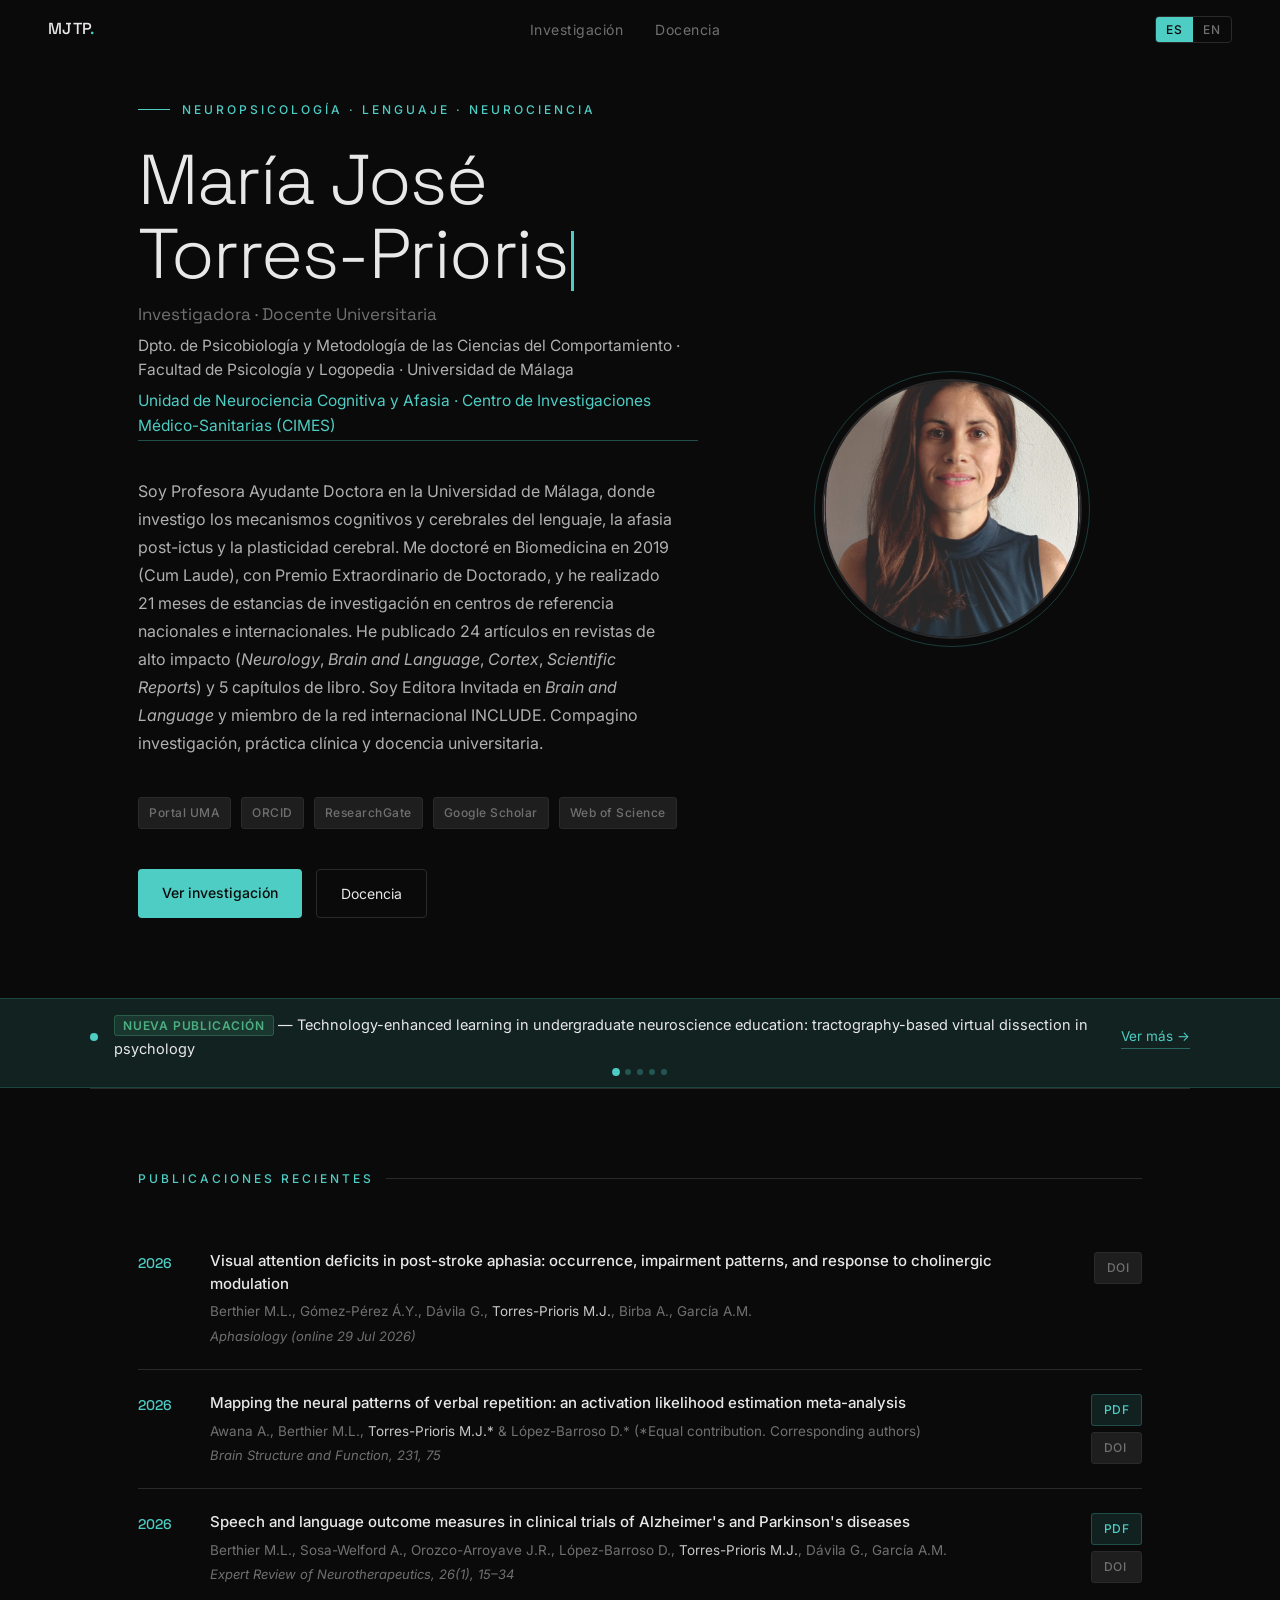
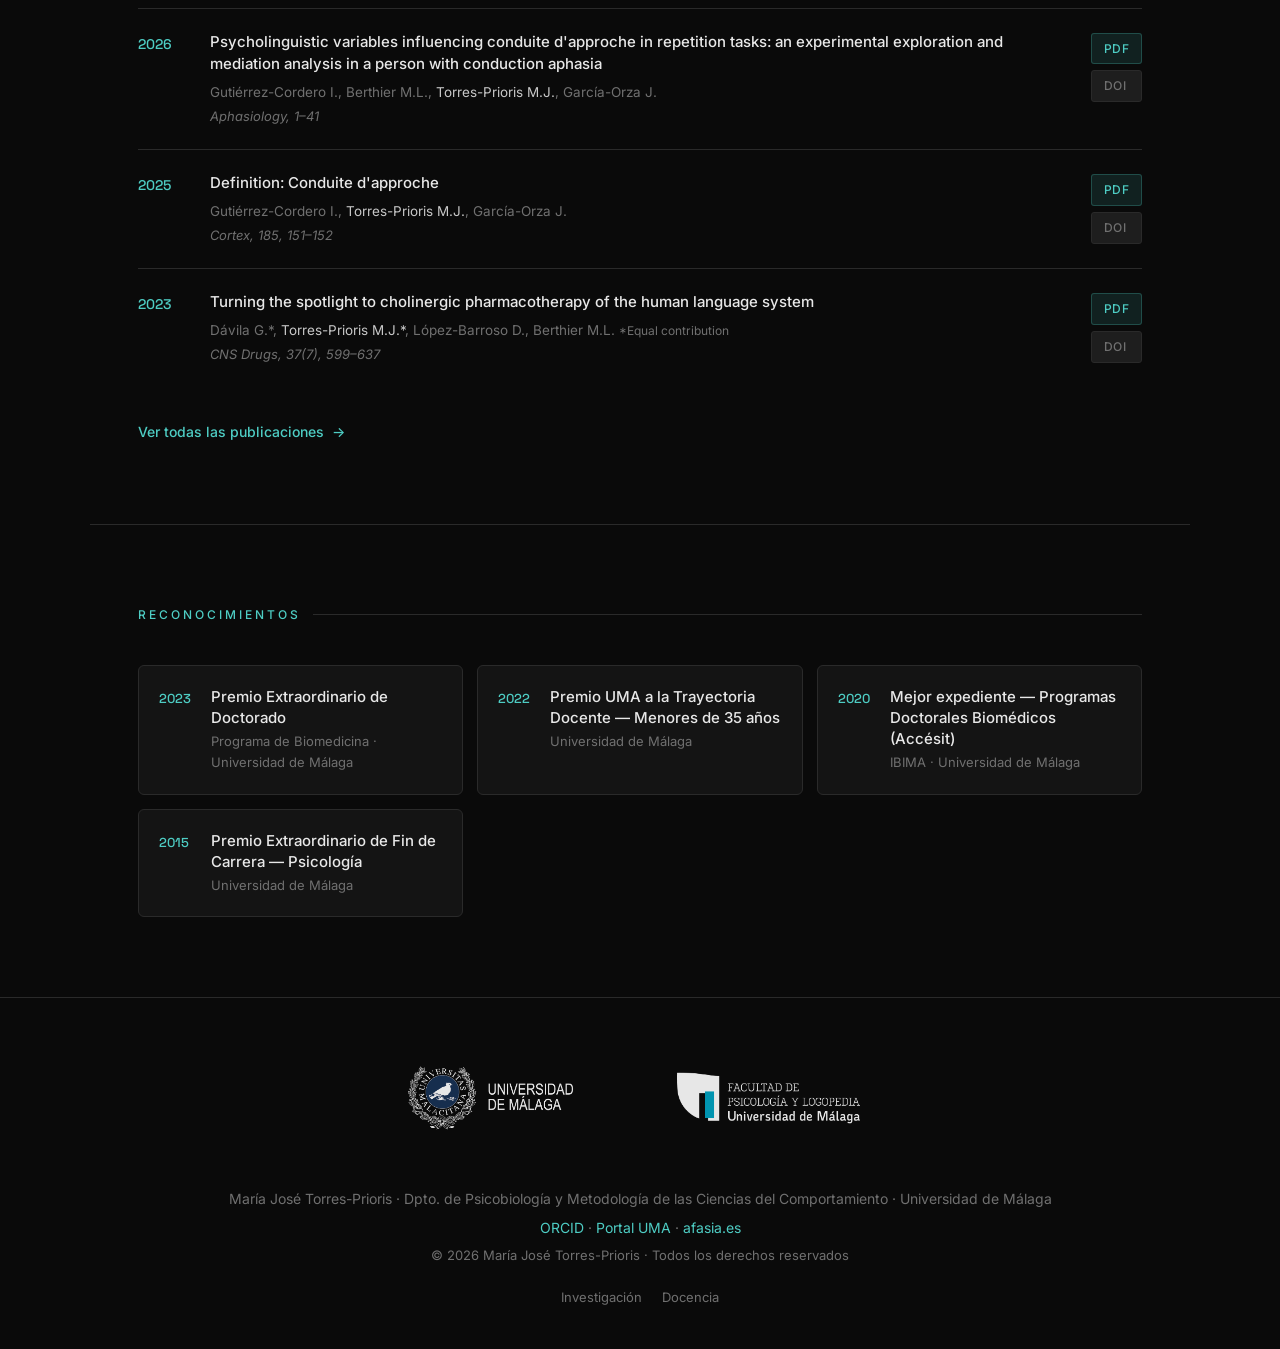
==== index.html @ f238614d "Tesis con datos reales, proyectos completos (incl. IP B3-2021_11 y contrato art. 83), SANP como pone" ====
<!DOCTYPE html>
<html lang="es">
<head>
<meta charset="UTF-8">
<link rel="icon" type="image/x-icon" href="favicon.ico">
<meta name="viewport" content="width=device-width, initial-scale=1.0">
<link rel="icon" type="image/x-icon" href="favicon.ico">
<title>María José Torres-Prioris · Neuropsychology & Language</title>
<link rel="preconnect" href="https://fonts.googleapis.com">
<link href="https://fonts.googleapis.com/css2?family=Space+Grotesk:wght@300;400;500;600&family=Inter:wght@300;400;500&display=swap" rel="stylesheet">
<style>
*, *::before, *::after { box-sizing: border-box; margin: 0; padding: 0; }

:root {
  --bg:       #0A0A0A;
  --surface:  #141414;
  --surface2: #1E1E1E;
  --border:   #2A2A2A;
  --text:     #E8E8E8;
  --muted:    #707070;
  --teal:     #4ECDC4;
  --teal-dim: rgba(78,205,196,0.12);
  --teal-mid: rgba(78,205,196,0.25);
}

html { scroll-behavior: smooth; }

body {
  font-family: 'Inter', sans-serif;
  background: var(--bg);
  color: var(--text);
  font-size: 16px;
  line-height: 1.65;
  -webkit-font-smoothing: antialiased;
}

/* ── NAV ── */
nav {
  position: fixed;
  top: 0; left: 0; right: 0;
  z-index: 100;
  display: flex;
  align-items: center;
  justify-content: space-between;
  padding: 0 48px;
  height: 60px;
  border-bottom: 1px solid transparent;
  transition: background .3s, border-color .3s;
}
nav.scrolled {
  background: rgba(10,10,10,.92);
  backdrop-filter: blur(12px);
  border-color: var(--border);
}
.nav-logo {
  font-family: 'Space Grotesk', sans-serif;
  font-size: 16px;
  font-weight: 500;
  color: var(--text);
  text-decoration: none;
  letter-spacing: 0.3px;
}
.nav-logo span { color: var(--teal); }
.nav-links {
  display: flex;
  align-items: center;
  gap: 32px;
  list-style: none;
}
.nav-links a {
  font-size: 14px;
  font-weight: 400;
  color: var(--muted);
  text-decoration: none;
  letter-spacing: 0.5px;
  transition: color .2s;
}
.nav-links a:hover { color: var(--text); }
.nav-links a.active { color: var(--teal); }
.lang-toggle {
  display: flex;
  border: 1px solid var(--border);
  border-radius: 4px;
  overflow: hidden;
}
.lang-btn {
  background: none;
  border: none;
  cursor: pointer;
  font-family: 'Inter', sans-serif;
  font-size: 12px;
  font-weight: 500;
  letter-spacing: 1px;
  padding: 5px 10px;
  color: var(--muted);
  transition: background .2s, color .2s;
}

/* ── HERO ── */
.hero {
  min-height: 100vh;
  display: grid;
  grid-template-columns: 1fr 380px;
  gap: 60px;
  align-items: center;
  max-width: 1100px;
  margin: 0 auto;
  padding: 100px 48px 80px;
}
.hero-eyebrow {
  font-size: 12px;
  letter-spacing: 3px;
  text-transform: uppercase;
  color: var(--teal);
  font-weight: 500;
  margin-bottom: 24px;
  display: flex;
  align-items: center;
  gap: 12px;
}
.hero-eyebrow::before { content: ''; width: 32px; height: 1px; background: var(--teal); }
h1 {
  font-family: 'Space Grotesk', sans-serif;
  font-size: clamp(42px, 5.5vw, 72px);
  font-weight: 300;
  line-height: 1.05;
  letter-spacing: -1.5px;
  color: var(--text);
  margin-bottom: 8px;
}
h1 .cursor {
  display: inline-block;
  width: 3px;
  height: 0.85em;
  background: var(--teal);
  margin-left: 4px;
  vertical-align: middle;
  animation: blink 1.1s step-end infinite;
}
@keyframes blink { 0%,100%{opacity:1} 50%{opacity:0} }
.hero-role {
  font-family: 'Space Grotesk', sans-serif;
  font-size: 17px;
  font-weight: 400;
  color: var(--muted);
  margin-bottom: 6px;
}
.hero-affil { font-size: 15.5px; line-height: 1.6; color: #B0B0B0; margin: 4px 0 36px; max-width: 560px; }
.hero-affil a { display: inline-block; margin-top: 6px; color: var(--teal); text-decoration: none; border-bottom: 1px solid rgba(78,205,196,.35); padding-bottom: 1px; transition: border-color .2s; }
.hero-affil a:hover { border-color: var(--teal); }
.hero-institution {
  font-size: 14px;
  color: var(--muted);
  margin-bottom: 40px;
  opacity: 0.7;
}
.hero-bio {
  font-size: 16px;
  line-height: 1.75;
  color: #B0B0B0;
  max-width: 540px;
  margin-bottom: 40px;
}
.hero-bio strong { color: var(--text); font-weight: 500; }
.hero-ids { display: flex; flex-wrap: wrap; gap: 10px; margin-bottom: 40px; }
.id-chip {
  font-size: 12px;
  font-weight: 500;
  letter-spacing: 0.5px;
  color: var(--muted);
  background: var(--surface2);
  border: 1px solid var(--border);
  border-radius: 3px;
  padding: 5px 10px;
  text-decoration: none;
  transition: color .2s, border-color .2s;
}
.id-chip:hover { color: var(--teal); border-color: var(--teal); }
.hero-ctas { display: flex; gap: 14px; flex-wrap: wrap; }
.btn-primary {
  font-family: 'Inter', sans-serif;
  font-size: 14px;
  font-weight: 500;
  padding: 12px 24px;
  background: var(--teal);
  color: #0A0A0A;
  border: none;
  border-radius: 4px;
  text-decoration: none;
  transition: opacity .2s, transform .15s;
}
.btn-primary:hover { opacity: .88; transform: translateY(-1px); }
.btn-ghost {
  font-family: 'Inter', sans-serif;
  font-size: 14px;
  padding: 12px 24px;
  background: none;
  color: var(--text);
  border: 1px solid var(--border);
  border-radius: 4px;
  text-decoration: none;
  transition: border-color .2s, color .2s;
}
.btn-ghost:hover { border-color: var(--teal); color: var(--teal); }
.hero-right { display: flex; flex-direction: column; align-items: center; gap: 28px; }
.hero-photo-wrap { position: relative; width: 260px; height: 260px; }
.hero-photo-wrap::before {
  content: '';
  position: absolute;
  inset: -8px;
  border-radius: 50%;
  border: 1px solid var(--teal-mid);
  animation: pulse-ring 3s ease-in-out infinite;
}
@keyframes pulse-ring {
  0%,100% { transform: scale(1); opacity: .5; }
  50% { transform: scale(1.04); opacity: 1; }
}
.hero-photo { width: 260px; height: 260px; border-radius: 50%; object-fit: cover; border: 2px solid var(--border); display: block; }
.hero-photo-placeholder {
  width: 260px; height: 260px; border-radius: 50%;
  background: var(--surface2); border: 2px solid var(--border);
  display: flex; align-items: center; justify-content: center;
  color: var(--muted); font-size: 14px;
}
.hero-stats {
  display: grid; grid-template-columns: repeat(3, 1fr);
  gap: 1px; background: var(--border);
  border: 1px solid var(--border); border-radius: 6px; overflow: hidden; width: 100%;
}
.hero-stat { background: var(--surface); padding: 14px 12px; text-align: center; }
.hero-stat-n { font-family: 'Space Grotesk', sans-serif; font-size: 22px; font-weight: 500; color: var(--teal); line-height: 1; margin-bottom: 4px; }
.hero-stat-l { font-size: 11px; color: var(--muted); text-transform: uppercase; letter-spacing: 0.5px; line-height: 1.3; }

[hidden] { display: none !important; }
/* ── SECTIONS ── */
.section { max-width: 1100px; margin: 0 auto; padding: 80px 48px; border-top: 1px solid var(--border); }
.section-label { font-size: 12px; letter-spacing: 3px; text-transform: uppercase; color: var(--teal); font-weight: 500; margin-bottom: 40px; display: flex; align-items: center; gap: 12px; }
.section-label::after { content: ''; flex: 1; height: 1px; background: var(--border); }

/* ── PUBLICATIONS ── */
.pub-list { margin-top: 8px; }
.pub-item { display: grid; grid-template-columns: 52px 1fr auto; gap: 20px; align-items: start; padding: 22px 0; border-bottom: 1px solid var(--border); }
.pub-item:last-child { border-bottom: none; }
.pub-year { font-family: 'Space Grotesk', sans-serif; font-size: 14px; font-weight: 500; color: var(--teal); padding-top: 2px; }
.pub-title { font-size: 15px; font-weight: 500; color: var(--text); line-height: 1.5; margin-bottom: 5px; }
.pub-authors { font-size: 13.5px; color: var(--muted); margin-bottom: 3px; }
.pub-authors em { color: #C8C8C8; font-style: normal; }
.pub-journal { font-size: 13px; color: var(--muted); font-style: italic; }
.pub-actions { display: flex; flex-direction: column; gap: 6px; padding-top: 2px; }
.pub-btn { font-size: 12px; font-weight: 500; letter-spacing: 0.5px; padding: 5px 12px; border-radius: 3px; text-decoration: none; white-space: nowrap; transition: background .2s, color .2s; }
.pub-btn-pdf { background: var(--teal-dim); color: var(--teal); border: 1px solid rgba(78,205,196,.25); }
.pub-btn-pdf:hover { background: var(--teal); color: #0A0A0A; }
.pub-btn-doi { background: var(--surface2); color: var(--muted); border: 1px solid var(--border); }
.pub-btn-doi:hover { color: var(--text); border-color: var(--muted); }
.view-all { display: inline-flex; align-items: center; gap: 8px; margin-top: 32px; font-size: 14px; font-weight: 500; color: var(--teal); text-decoration: none; transition: gap .2s; }
.view-all:hover { gap: 14px; }
.view-all::after { content: '→'; }

/* ── AWARDS ── */
.awards-grid { display: grid; grid-template-columns: repeat(auto-fit, minmax(280px, 1fr)); gap: 14px; margin-top: 8px; }
.award-item { display: flex; gap: 16px; align-items: start; padding: 20px; background: var(--surface); border: 1px solid var(--border); border-radius: 6px; transition: border-color .2s; }
.award-item:hover { border-color: rgba(78,205,196,.3); }
.award-year { font-family: 'Space Grotesk', sans-serif; font-size: 13px; font-weight: 500; color: var(--teal); min-width: 36px; padding-top: 2px; }
.award-title { font-size: 15px; font-weight: 500; color: var(--text); margin-bottom: 3px; line-height: 1.4; }
.award-source { font-size: 13px; color: var(--muted); }



footer {
  max-width: 1100px;
  margin: 0 auto;
  padding: 40px 48px;
  display: flex;
  flex-direction: column;
  align-items: center;
  gap: 20px;
  text-align: center;
}
.footer-left { font-size: 14px; color: var(--muted); line-height: 1.8; }
.footer-left a { color: var(--teal); text-decoration: none; }
.footer-right { display: flex; gap: 20px; }
.footer-right a { font-size: 13px; color: var(--muted); text-decoration: none; transition: color .2s; }
.footer-right a:hover { color: var(--teal); }
.logo-bar { display: flex; align-items: center; justify-content: center; gap: 32px; }
.logo-bar { flex-wrap: wrap; }
.logo-bar img { max-height: 120px; height: auto; max-width: 100%; width: auto; opacity: 0.9; }



/* ── LANG ── */
body.lang-en .es-text { display: none; }
body.lang-es .en-text { display: none; }
body.lang-es .lang-btn[data-lang="es"],
body.lang-en .lang-btn[data-lang="en"] { background: var(--teal); color: #0A0A0A; }
body.lang-es .lang-btn[data-lang="en"],
body.lang-en .lang-btn[data-lang="es"] { background: none; color: var(--muted); }

/* ── RESPONSIVE ── */
@media (max-width: 820px) {
  nav { padding: 0 24px; }
  .nav-links { display: none; }
  .hero { grid-template-columns: 1fr; padding: 100px 24px 60px; gap: 48px; }
  .hero-right { order: -1; }
  .hero-photo-wrap { width: 180px; height: 180px; }
  .hero-photo { width: 180px; height: 180px; }
  .section { padding: 60px 24px; }
  .pub-item { grid-template-columns: 42px 1fr; }
  .pub-actions { flex-direction: row; grid-column: 2; }
  footer { padding: 32px 24px; }
}
@media (prefers-reduced-motion: reduce) {
  *, *::before, *::after { animation: none !important; transition: none !important; }
}
</style>
<link rel="stylesheet" href="assets/banner.css">
</head>
<body class="lang-es">

<!-- ══ NAV ══════════════════════════════════════════════════════════════════ -->
<nav id="main-nav">
  <a href="index.html" class="nav-logo">MJTP<span>.</span></a>
  <ul class="nav-links">
    <li><a href="research.html" class="es-text">Investigación</a><a href="research.html" class="en-text">Research</a></li>
    <li><a href="teaching.html" class="es-text">Docencia</a><a href="teaching.html" class="en-text">Teaching</a></li>
  </ul>
  <div class="lang-toggle">
    <button class="lang-btn" data-lang="es" onclick="setLang('es')">ES</button>
    <button class="lang-btn" data-lang="en" onclick="setLang('en')">EN</button>
  </div>
</nav>

<!-- ══ HERO ══════════════════════════════════════════════════════════════════ -->
<section class="hero">
  <div class="hero-left">
    <div class="hero-eyebrow">
      <span class="es-text">Neuropsicología · Lenguaje · Neurociencia</span>
      <span class="en-text">Neuropsychology · Language · Neuroscience</span>
    </div>
    <h1 id="hero-name">María José Torres-Prioris<span class="cursor"></span></h1>
    <div class="hero-role es-text">Investigadora · Docente Universitaria</div>
    <div class="hero-role en-text">Researcher · University Lecturer</div>
    <div class="hero-affil">
      <div class="es-text">Dpto. de Psicobiología y Metodología de las Ciencias del Comportamiento · Facultad de Psicología y Logopedia · Universidad de Málaga</div>
      <div class="en-text">Dept. of Psychobiology and Methodology of Behavioural Sciences · Faculty of Psychology and Speech Therapy · University of Málaga</div>
      <a class="es-text" href="https://cimes.es/grupos-investigacion/unidad-neurociencia-cognitiva-afasias/" target="_blank" rel="noopener">Unidad de Neurociencia Cognitiva y Afasia · Centro de Investigaciones Médico-Sanitarias (CIMES)</a>
      <a class="en-text" href="https://cimes.es/grupos-investigacion/unidad-neurociencia-cognitiva-afasias/" target="_blank" rel="noopener">Cognitive Neuroscience and Aphasia Unit · Medical-Health Research Centre (CIMES)</a>
    </div>
    <p class="hero-bio es-text">
      Soy Profesora Ayudante Doctora en la Universidad de Málaga, donde investigo los mecanismos cognitivos y cerebrales del lenguaje, la afasia post-ictus y la plasticidad cerebral. Me doctoré en Biomedicina en 2019 (Cum Laude), con Premio Extraordinario de Doctorado, y he realizado 21 meses de estancias de investigación en centros de referencia nacionales e internacionales. He publicado 24 artículos en revistas de alto impacto (<em>Neurology</em>, <em>Brain and Language</em>, <em>Cortex</em>, <em>Scientific Reports</em>) y 5 capítulos de libro. Soy Editora Invitada en <em>Brain and Language</em> y miembro de la red internacional INCLUDE. Compagino investigación, práctica clínica y docencia universitaria.
    </p>
    <p class="hero-bio en-text">
      I am an Assistant Professor at the University of Málaga, where I investigate the cognitive and neural mechanisms of language, post-stroke aphasia and brain plasticity. I completed my PhD in Biomedicine in 2019 (Cum Laude), receiving the Extraordinary Doctorate Award, and have carried out 21 months of research stays at leading national and international centres. I have published 24 articles in high-impact journals (<em>Neurology</em>, <em>Brain and Language</em>, <em>Cortex</em>, <em>Scientific Reports</em>) and 5 book chapters. I am a Guest Editor at <em>Brain and Language</em> and a member of the international INCLUDE network. I combine research, clinical practice and university teaching.
    </p>
    <div class="hero-ids">
    <a class="id-chip" href="https://portaldelainvestigacion.uma.es/investigadores/1104282/detalle" target="_blank">Portal UMA</a>
    <a class="id-chip" href="https://orcid.org/0000-0003-3795-8151" target="_blank">ORCID</a>
    <a class="id-chip" href="https://www.researchgate.net/profile/Maria-Jose-Torres-Prioris" target="_blank">ResearchGate</a>
    <a class="id-chip" href="https://scholar.google.com/citations?user=R0pohRoAAAAJ&hl=es&oi=ao" target="_blank">Google Scholar</a>
    <a class="id-chip" href="https://www.webofscience.com/wos/author/record/AAA-1944-2020" target="_blank">Web of Science</a>
  </div>
    <div class="hero-ctas">
      <a href="research.html" class="btn-primary es-text">Ver investigación</a>
      <a href="research.html" class="btn-primary en-text">View research</a>
      <a href="teaching.html" class="btn-ghost es-text">Docencia</a>
      <a href="teaching.html" class="btn-ghost en-text">Teaching</a>
    </div>
  </div>

  <div class="hero-right">
    <div class="hero-photo-wrap">
      <img src="profile.jpg" alt="María José Torres-Prioris" class="hero-photo"
           onerror="this.style.display='none';this.nextElementSibling.style.display='flex'">
      <div class="hero-photo-placeholder" style="display:none">profile.jpg</div>
    </div>
  </div>
</section>


<!-- ══ BANNER ROTATORIO ══════════════════════════════════════════════════════
     Se genera solo (assets/banner.js) a partir de research.html y teaching.html: cada elemento
     con data-news="AAAA-MM-DD" (fecha en que se sube) y data-kind aparece durante 4 meses. -->
<div class="banner" id="banner" data-sources="research.html teaching.html" hidden>
  <div class="banner-inner">
    <div class="banner-dot"></div>
    <div class="banner-slider" id="banner-slider"></div>
  </div>
  <div class="banner-dots" id="banner-dots"></div>
</div>

<!-- ══ PUBLICACIONES RECIENTES ═══════════════════════════════════════════════ -->
<section class="section" id="publications">
  <div class="section-label es-text">Publicaciones recientes</div>
  <div class="section-label en-text">Recent publications</div>
  <div class="pub-list">
    <div class="pub-item">
      <div class="pub-year">2026</div>
      <div>
        <div class="pub-title">Visual attention deficits in post-stroke aphasia: occurrence, impairment patterns, and response to cholinergic modulation</div>
        <div class="pub-authors">Berthier M.L., Gómez-Pérez Á.Y., Dávila G., <em>Torres-Prioris M.J.</em>, Birba A., García A.M.</div>
        <div class="pub-journal">Aphasiology (online 29 Jul 2026)</div>
      </div>
      <div class="pub-actions">
        <a href="https://doi.org/10.1080/02687038.2026.2708827" target="_blank" class="pub-btn pub-btn-doi">DOI</a>
      </div>
    </div>
    <div class="pub-item">
      <div class="pub-year">2026</div>
      <div>
        <div class="pub-title">Mapping the neural patterns of verbal repetition: an activation likelihood estimation meta-analysis</div>
        <div class="pub-authors">Awana A., Berthier M.L., <em>Torres-Prioris M.J.*</em> & López-Barroso D.* (*Equal contribution. Corresponding authors)</div>
        <div class="pub-journal">Brain Structure and Function, 231, 75</div>
        
      </div>
      <div class="pub-actions">
        <a href="papers/Awana et al. 2026.pdf" download class="pub-btn pub-btn-pdf">PDF</a>
        <a href="https://doi.org/10.1007/s00429-026-03119-3" target="_blank" class="pub-btn pub-btn-doi">DOI</a>
      </div>
    </div>
    <div class="pub-item">
      <div class="pub-year">2026</div>
      <div>
        <div class="pub-title">Speech and language outcome measures in clinical trials of Alzheimer's and Parkinson's diseases</div>
        <div class="pub-authors">Berthier M.L., Sosa-Welford A., Orozco-Arroyave J.R., López-Barroso D., <em>Torres-Prioris M.J.</em>, Dávila G., García A.M.</div>
        <div class="pub-journal">Expert Review of Neurotherapeutics, 26(1), 15–34</div>
      </div>
      <div class="pub-actions">
        <a href="papers/J23.pdf" download class="pub-btn pub-btn-pdf">PDF</a>
        <a href="https://doi.org/10.1080/14737175.2025.2600616" target="_blank" class="pub-btn pub-btn-doi">DOI</a>
      </div>
    </div>
    <div class="pub-item">
      <div class="pub-year">2026</div>
      <div>
        <div class="pub-title">Psycholinguistic variables influencing conduite d'approche in repetition tasks: an experimental exploration and mediation analysis in a person with conduction aphasia</div>
        <div class="pub-authors">Gutiérrez-Cordero I., Berthier M.L., <em>Torres-Prioris M.J.</em>, García-Orza J.</div>
        <div class="pub-journal">Aphasiology, 1–41</div>
      </div>
      <div class="pub-actions">
        <a href="papers/J21.pdf" download class="pub-btn pub-btn-pdf">PDF</a>
        <a href="https://doi.org/10.1080/02687038.2026.2613004" target="_blank" class="pub-btn pub-btn-doi">DOI</a>
      </div>
    </div>
    <div class="pub-item">
      <div class="pub-year">2025</div>
      <div>
        <div class="pub-title">Definition: Conduite d'approche</div>
        <div class="pub-authors">Gutiérrez-Cordero I., <em>Torres-Prioris M.J.</em>, García-Orza J.</div>
        <div class="pub-journal">Cortex, 185, 151–152</div>
      </div>
      <div class="pub-actions">
        <a href="papers/J22.pdf" download class="pub-btn pub-btn-pdf">PDF</a>
        <a href="https://doi.org/10.1016/j.cortex.2025.02.007" target="_blank" class="pub-btn pub-btn-doi">DOI</a>
      </div>
    </div>
    <div class="pub-item">
      <div class="pub-year">2023</div>
      <div>
        <div class="pub-title">Turning the spotlight to cholinergic pharmacotherapy of the human language system</div>
        <div class="pub-authors">Dávila G.*, <em>Torres-Prioris M.J.*</em>, López-Barroso D., Berthier M.L. <span style="font-size:12px;color:var(--muted)">*Equal contribution</span></div>
        <div class="pub-journal">CNS Drugs, 37(7), 599–637</div>
      </div>
      <div class="pub-actions">
        <a href="papers/J19.pdf" download class="pub-btn pub-btn-pdf">PDF</a>
        <a href="https://doi.org/10.1007/s40263-023-01017-4" target="_blank" class="pub-btn pub-btn-doi">DOI</a>
      </div>
    </div>
  </div>
  <a href="research.html" class="view-all es-text">Ver todas las publicaciones</a>
  <a href="research.html" class="view-all en-text">View all publications</a>
</section>

<!-- ══ PREMIOS ════════════════════════════════════════════════════════════════ -->
<section class="section" id="awards">
  <div class="section-label es-text">Reconocimientos</div>
  <div class="section-label en-text">Awards & honours</div>
  <div class="awards-grid">
    <div class="award-item">
      <div class="award-year">2023</div>
      <div>
        <div class="award-title es-text">Premio Extraordinario de Doctorado</div>
        <div class="award-title en-text">Extraordinary Doctorate Award</div>
        <div class="award-source es-text">Programa de Biomedicina · Universidad de Málaga</div>
        <div class="award-source en-text">Biomedicine Doctoral Programme · University of Málaga</div>
      </div>
    </div>
    <div class="award-item">
      <div class="award-year">2022</div>
      <div>
        <div class="award-title es-text">Premio UMA a la Trayectoria Docente — Menores de 35 años</div>
        <div class="award-title en-text">UMA Teaching Career Award — Under 35</div>
        <div class="award-source">Universidad de Málaga</div>
      </div>
    </div>
    <div class="award-item">
      <div class="award-year">2020</div>
      <div>
        <div class="award-title es-text">Mejor expediente — Programas Doctorales Biomédicos (Accésit)</div>
        <div class="award-title en-text">Best Academic Record — Biomedical Doctoral Programmes (Runner-up)</div>
        <div class="award-source">IBIMA · Universidad de Málaga</div>
      </div>
    </div>
    <div class="award-item">
      <div class="award-year">2015</div>
      <div>
        <div class="award-title es-text">Premio Extraordinario de Fin de Carrera — Psicología</div>
        <div class="award-title en-text">Exceptional End of Studies Award — Psychology</div>
        <div class="award-source">Universidad de Málaga</div>
      </div>
    </div>
  </div>
</section>

<hr style="border:none; border-top: 1px solid #2A2A2A; margin: 0;">

<!-- ══ FOOTER ═════════════════════════════════════════════════════════════════ -->
<div class="footer-wrap">
<footer>
  <div class="logo-bar">
    <a href="https://www.uma.es/" target="_blank">
      <img src="assets/img/logos/logo-universidad.png" alt="Logo Universidad">
    </a>
    <a href="https://www.uma.es/facultad-de-psicologia/" target="_blank">
      <img src="assets/img/logos/logo-facultad.png" alt="Logo Facultad">
    </a>
  </div>
  <div class="footer-left">
    <div>María José Torres-Prioris · Dpto. de Psicobiología y Metodología de las Ciencias del Comportamiento · Universidad de Málaga</div>
    <div style="margin-top:4px">
      <a href="https://orcid.org/0000-0003-3795-8151" target="_blank">ORCID</a> ·
      <a href="https://portaldelainvestigacion.uma.es/investigadores/1104282/detalle" target="_blank">Portal UMA</a> ·
      <a href="https://afasia.es" target="_blank">afasia.es</a>
    </div>
    <div style="margin-top:4px;font-size:13px">© 2026 María José Torres-Prioris · Todos los derechos reservados</div>
  </div>
  <div class="footer-right">
    <a href="research.html" class="es-text">Investigación</a>
    <a href="research.html" class="en-text">Research</a>
    <a href="teaching.html" class="es-text">Docencia</a>
    <a href="teaching.html" class="en-text">Teaching</a>
  </div>
</footer>
</div>

<script>
const nav = document.getElementById('main-nav');
window.addEventListener('scroll', () => {
  nav.classList.toggle('scrolled', window.scrollY > 40);
});
function setLang(lang) {
  document.body.className = 'lang-' + lang;
  localStorage.setItem('lang', lang);
}
const saved = localStorage.getItem('lang');
if (saved) setLang(saved);
const nameEl = document.getElementById('hero-name');
const fullName = 'María José Torres-Prioris';
nameEl.childNodes[0].textContent = '';
let i = 0;
function type() {
  if (i <= fullName.length) {
    nameEl.childNodes[0].textContent = fullName.slice(0, i++);
    setTimeout(type, i === 1 ? 400 : 52);
  }
}
setTimeout(type, 300);

</script>
<script src="assets/banner.js"></script>
</body>
</html>
---- assets/banner.css ----
/* Banner de novedades (compartido por Inicio y Docencia) */
[hidden] { display: none !important; }
.banner { background: var(--teal-dim); border-top: 1px solid rgba(var(--teal-rgb,78,205,196),.2); border-bottom: 1px solid rgba(var(--teal-rgb,78,205,196),.2); padding: 14px 48px 10px; }
.banner-inner { max-width: 1100px; margin: 0 auto; display: flex; align-items: center; gap: 16px; flex-wrap: wrap; }
.banner-dot { width: 8px; height: 8px; background: var(--teal); border-radius: 50%; flex-shrink: 0; animation: pulse-dot 2s ease-in-out infinite; }
@keyframes pulse-dot { 0%,100%{box-shadow:0 0 0 0 rgba(var(--teal-rgb,78,205,196),.4)} 50%{box-shadow:0 0 0 6px rgba(var(--teal-rgb,78,205,196),0)} }
.banner-text { font-size: 14.5px; color: var(--text); flex: 1; }
.banner-text strong { color: var(--teal); }
.banner-link { font-size: 13.5px; color: var(--teal); text-decoration: none; border-bottom: 1px solid rgba(var(--teal-rgb,78,205,196),.4); padding-bottom: 1px; white-space: nowrap; transition: border-color .2s; }
.banner-link:hover { border-color: var(--teal); }
.banner-slider { flex: 1; position: relative; overflow: hidden; min-height: 24px; }
.banner-slide { display: none; align-items: center; gap: 12px; flex-wrap: wrap; animation: fadeIn .4s ease; }
.banner-slide.active { display: flex; }
@keyframes fadeIn { from { opacity: 0; } to { opacity: 1; } }
.banner-tag {
  font-size: 12px;
  font-weight: 600;
  letter-spacing: 0.8px;
  text-transform: uppercase;
  background: rgba(var(--teal-rgb,78,205,196),.2);
  color: var(--teal);
  border: 1px solid rgba(var(--teal-rgb,78,205,196),.3);
  border-radius: 3px;
  padding: 2px 8px;
  white-space: nowrap;
}
.tag-pub { background: rgba(76,175,130,.15); color: #4CAF82; border-color: rgba(76,175,130,.3); }
.tag-conf { background: rgba(232,168,56,.15); color: #E8A838; border-color: rgba(232,168,56,.3); }
.tag-proj { background: rgba(91,141,239,.15); color: #5B8DEF; border-color: rgba(91,141,239,.3); }

.banner-dots {
  max-width: 1100px;
  margin: 0 auto;
  display: flex;
  justify-content: center;
  gap: 6px;
  padding: 8px 0 2px;
}
.banner-dot-btn {
  width: 6px; height: 6px;
  border-radius: 50%;
  border: none;
  background: rgba(var(--teal-rgb,78,205,196),.3);
  cursor: pointer;
  transition: background .2s, transform .2s;
  padding: 0;
}
.banner-dot-btn.active { background: var(--teal); transform: scale(1.3); }

@media (max-width: 820px) { .banner { padding: 14px 24px; } }
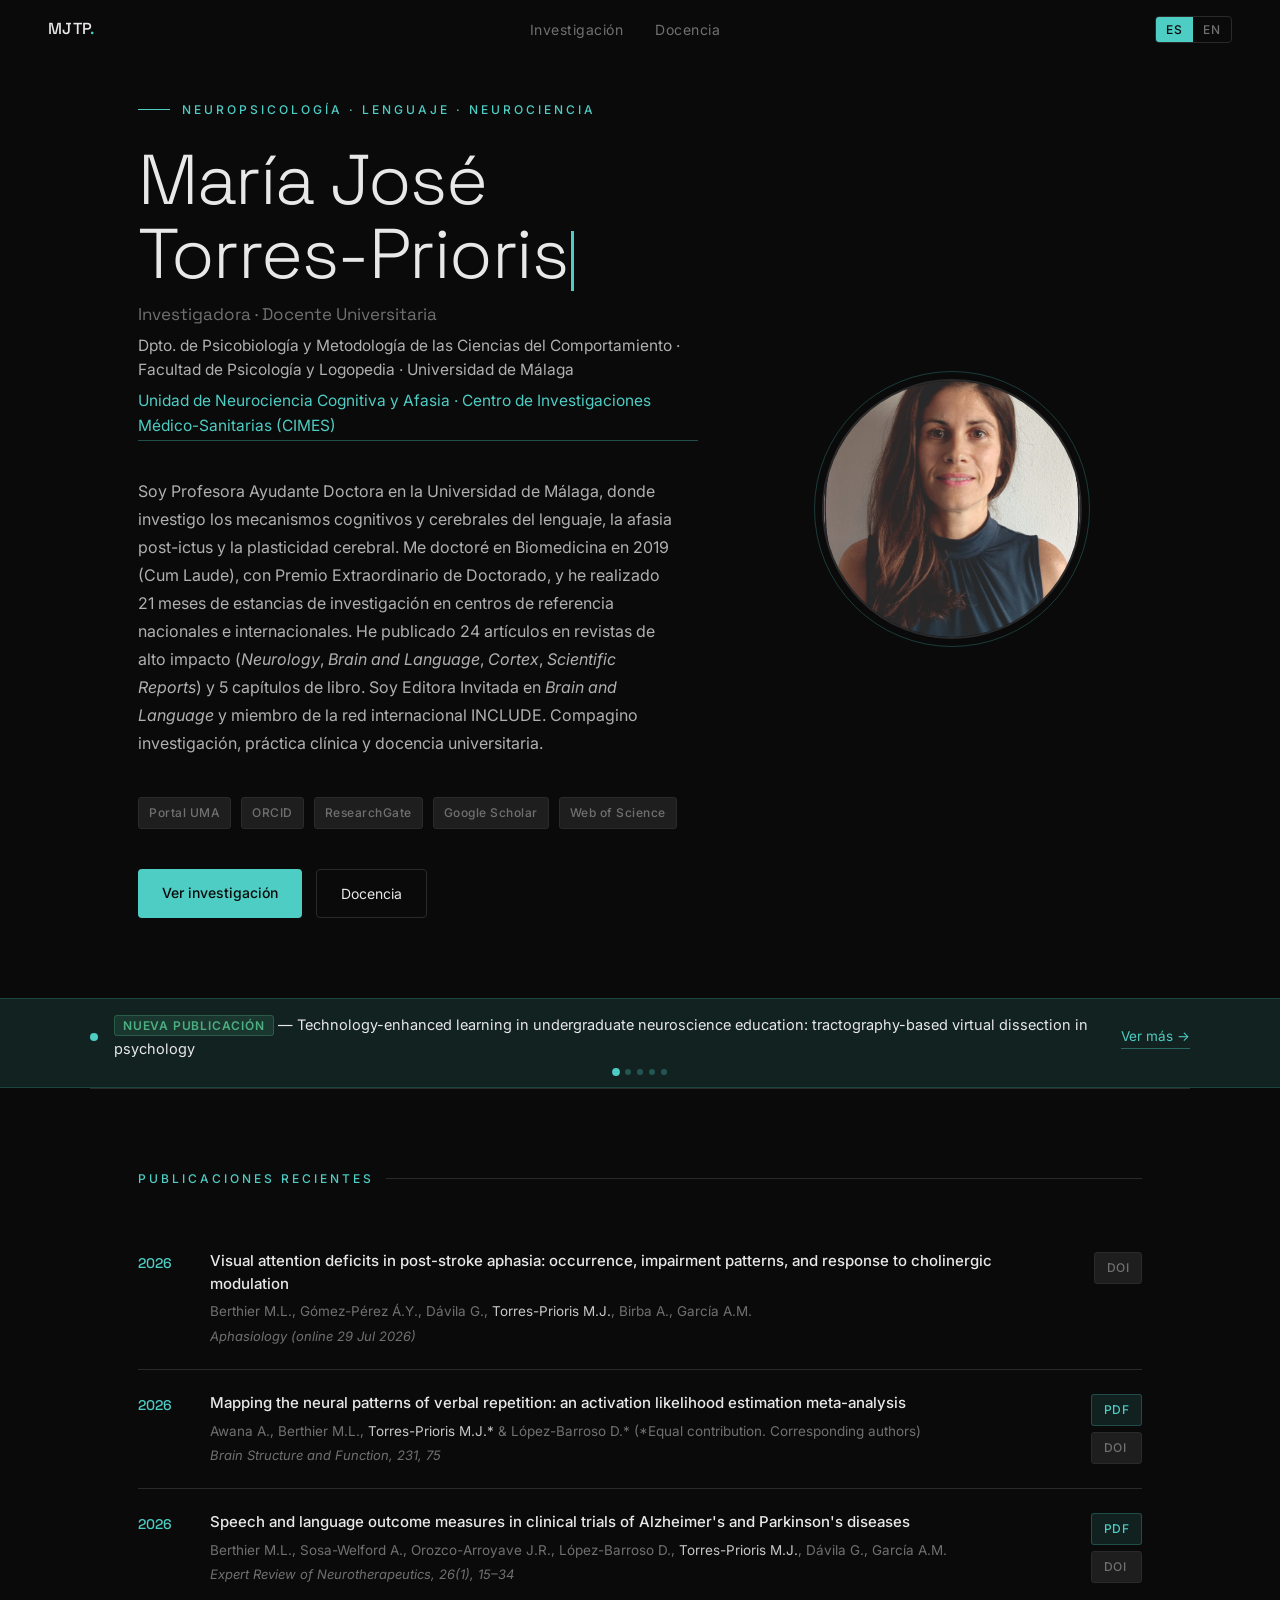
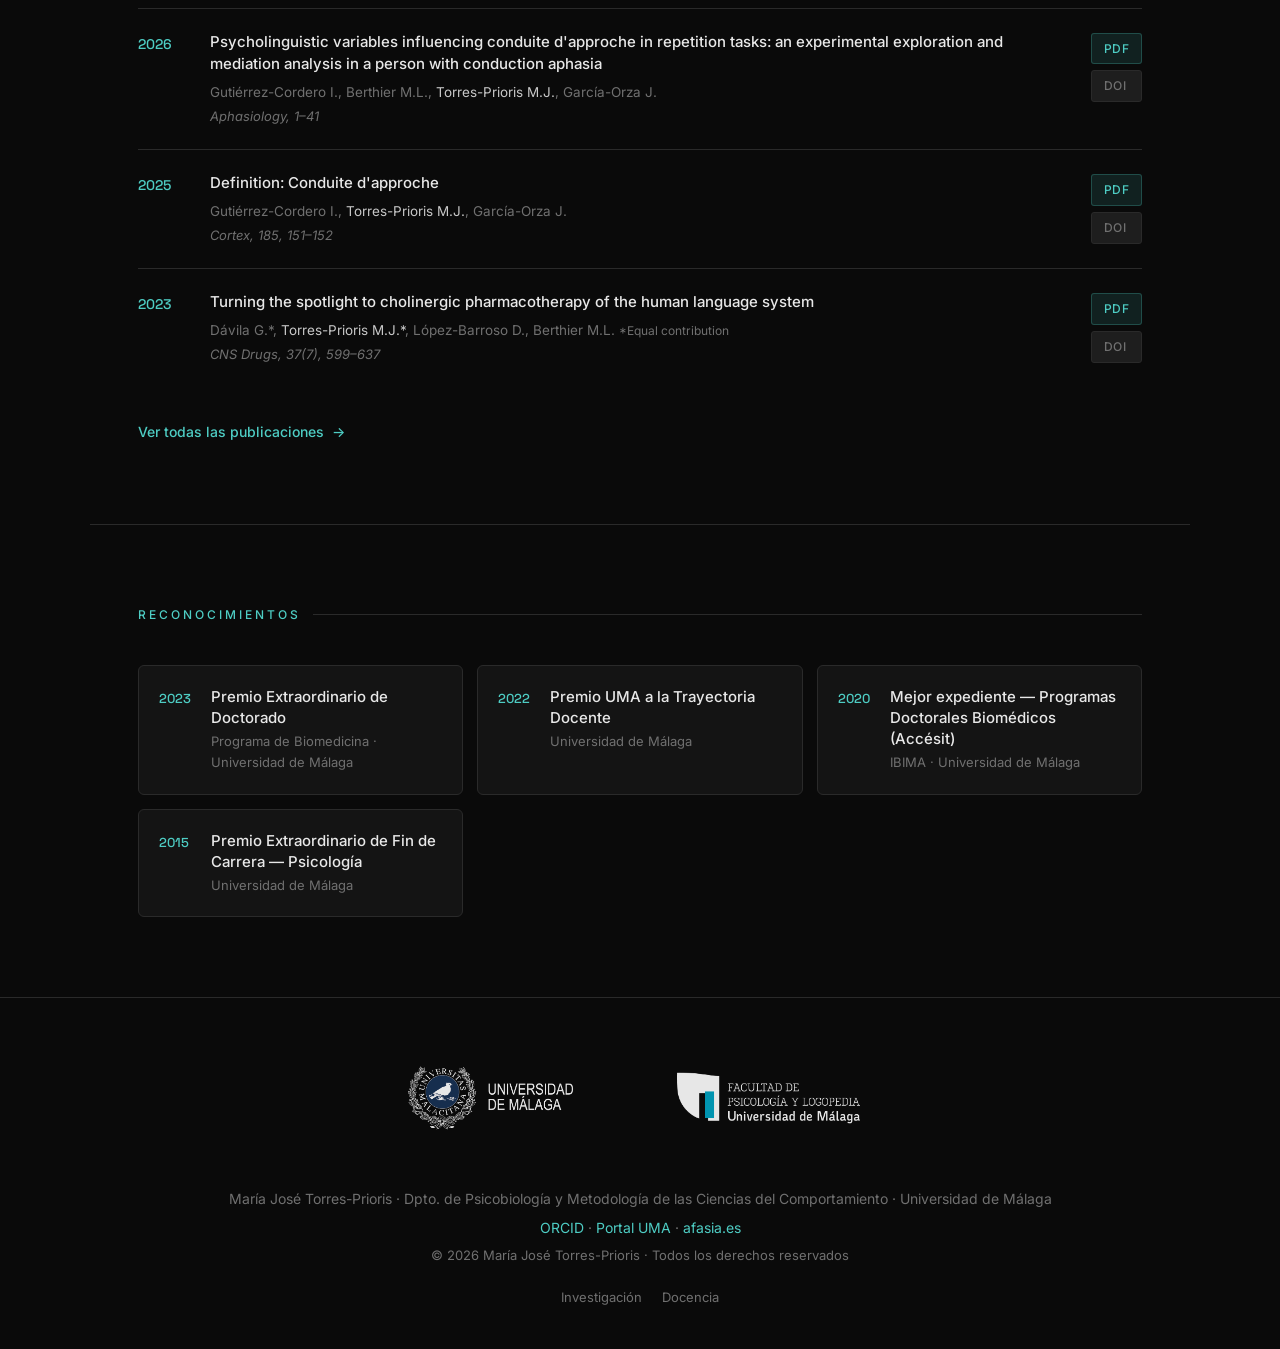
==== commit ba9f3d83: "Premio sin 'menores de 35'; tesis de ecolalia en inglés y codirección; distintivo de tesis defendida" ====
--- a/index.html
+++ b/index.html
@@ -487,8 +487,8 @@
     <div class="award-item">
       <div class="award-year">2022</div>
       <div>
-        <div class="award-title es-text">Premio UMA a la Trayectoria Docente — Menores de 35 años</div>
-        <div class="award-title en-text">UMA Teaching Career Award — Under 35</div>
+        <div class="award-title es-text">Premio UMA a la Trayectoria Docente</div>
+        <div class="award-title en-text">UMA Teaching Career Award</div>
         <div class="award-source">Universidad de Málaga</div>
       </div>
     </div>
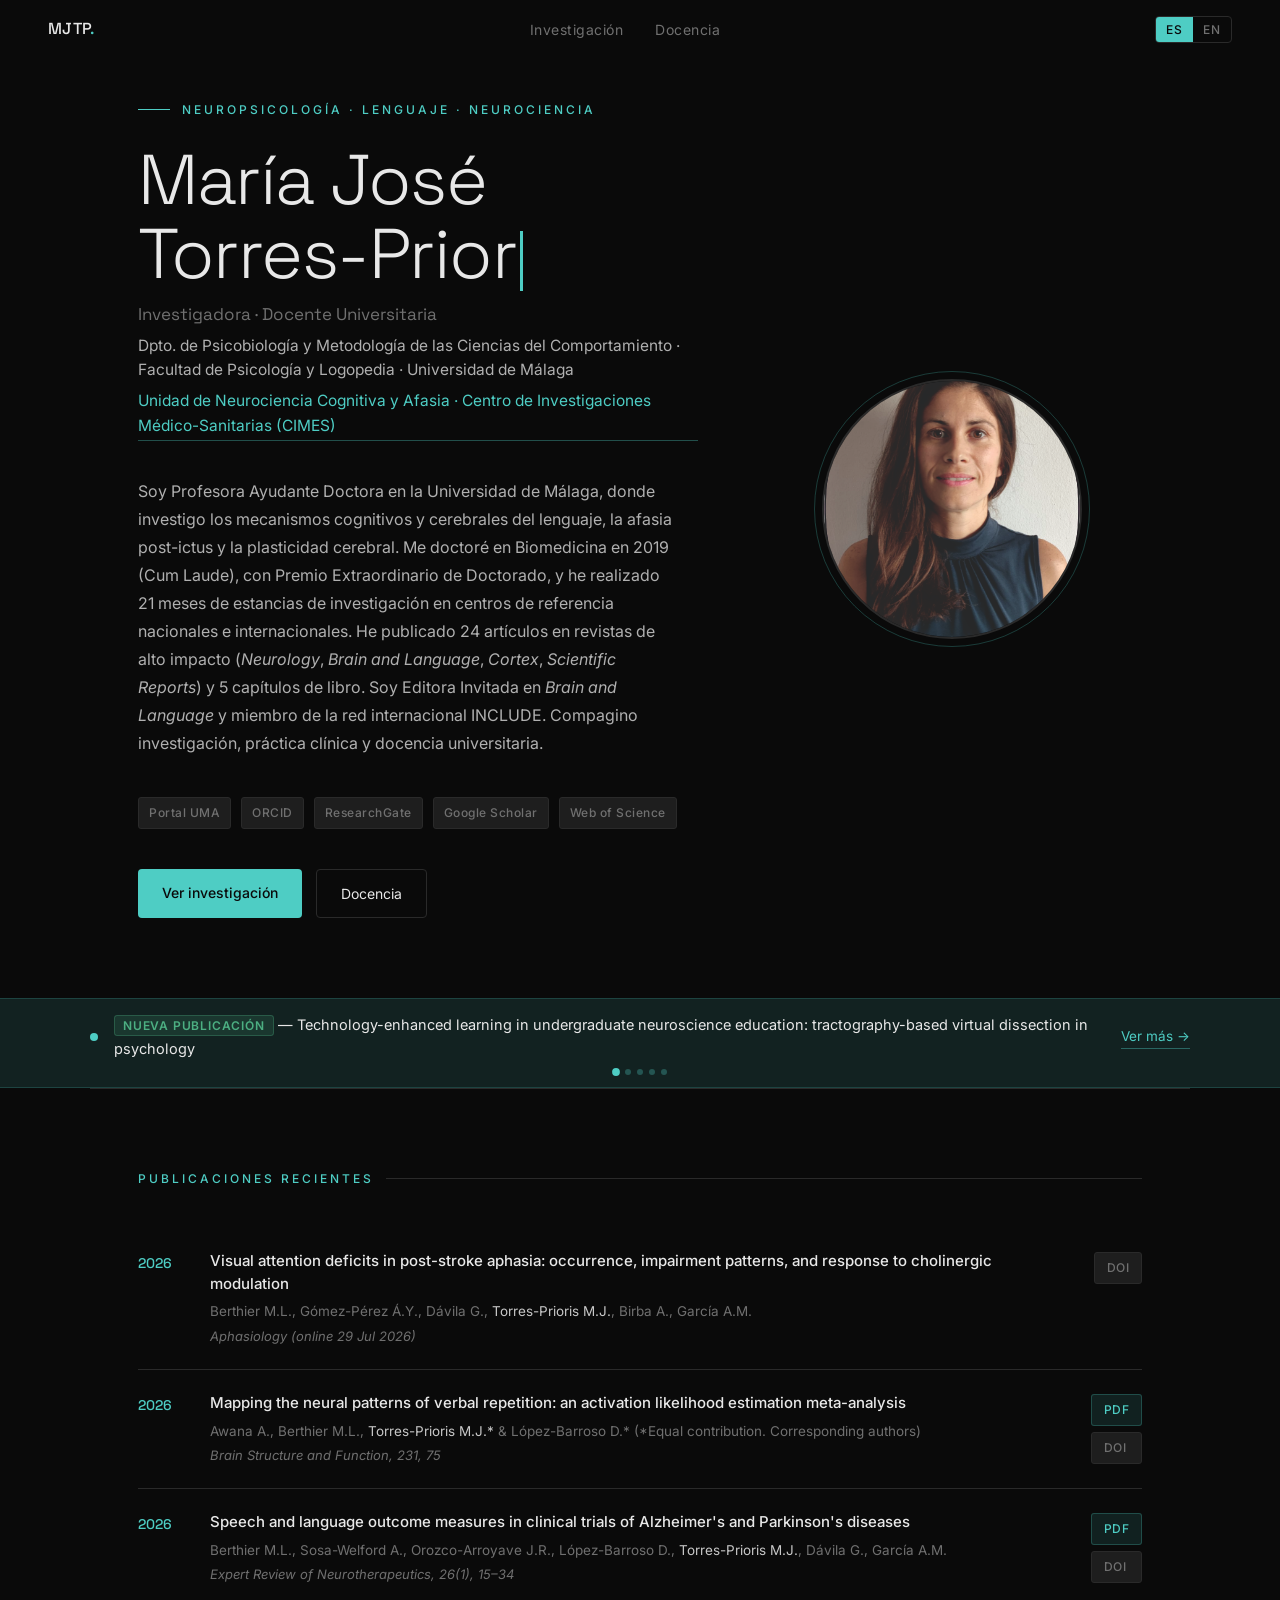
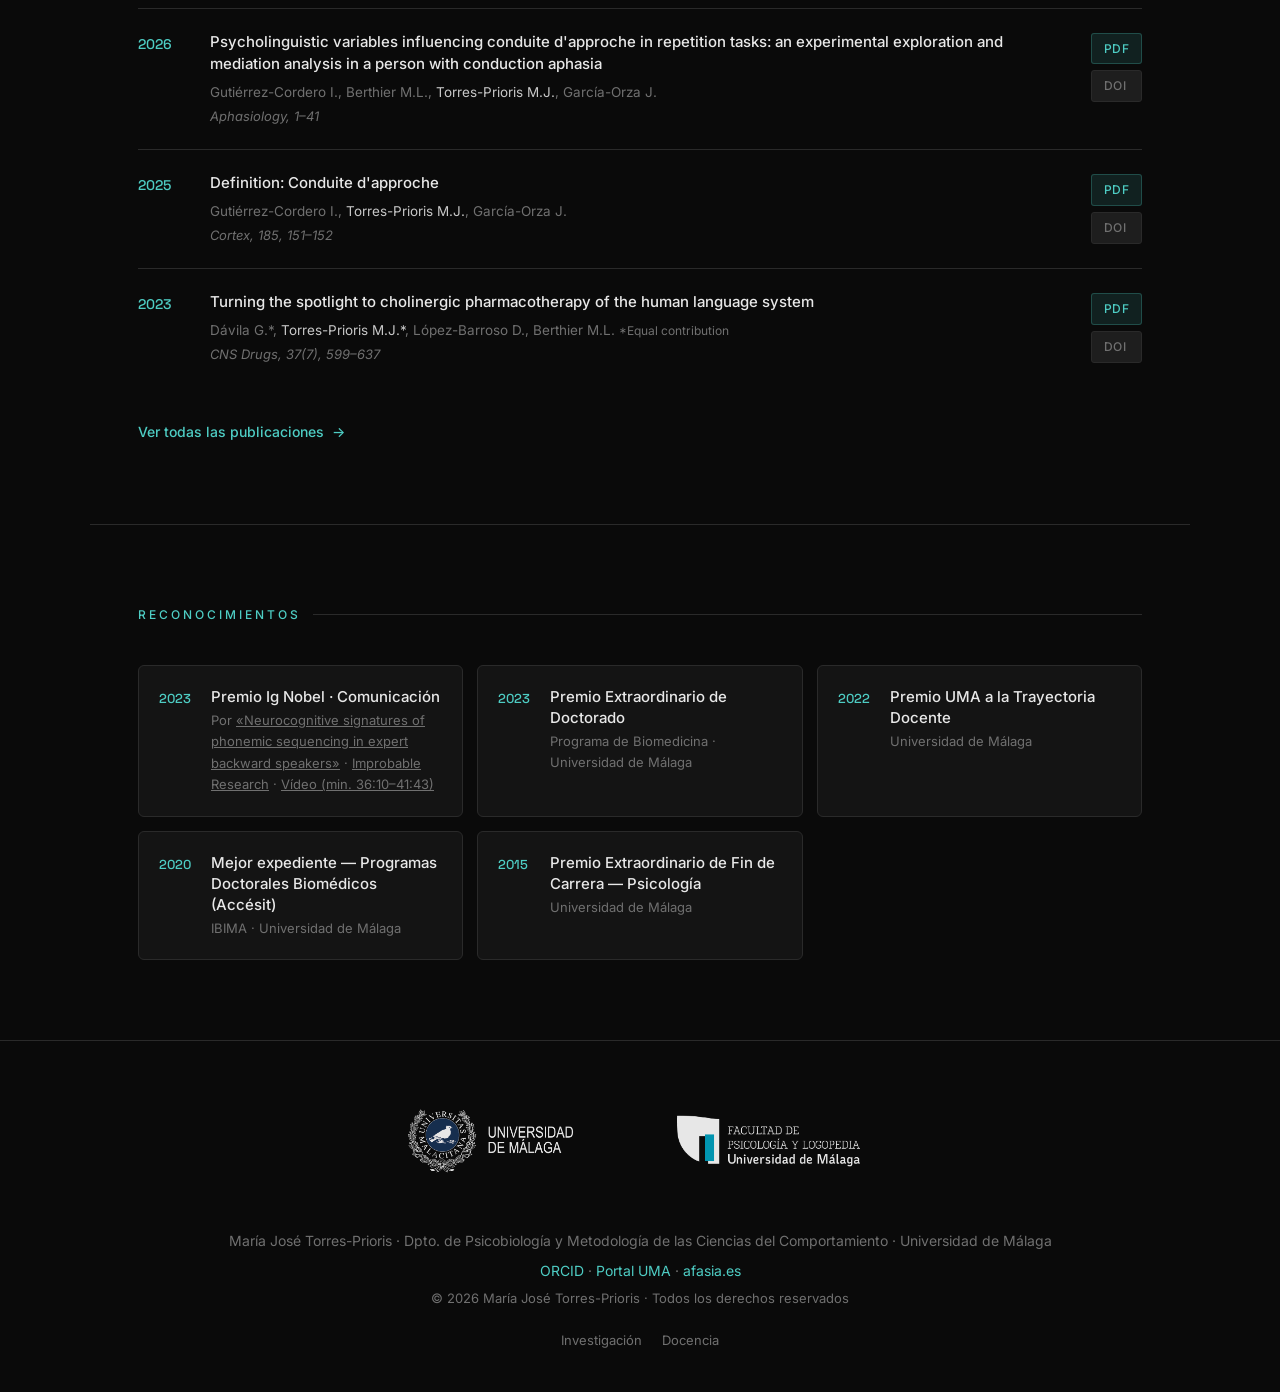
==== commit 431e1292: "Premio Ig Nobel 2023 en el artículo de Scientific Reports y en Premios, con vídeo de la ceremonia Co" ====
--- a/index.html
+++ b/index.html
@@ -478,6 +478,15 @@
     <div class="award-item">
       <div class="award-year">2023</div>
       <div>
+        <div class="award-title es-text">Premio Ig Nobel · Comunicación</div>
+        <div class="award-title en-text">Ig Nobel Prize · Communication</div>
+        <div class="award-source es-text">Por <a href="research.html#publications" style="color:inherit">«Neurocognitive signatures of phonemic sequencing in expert backward speakers»</a> · <a href="https://improbable.com/ig/winners/#ig2023" target="_blank" rel="noopener" style="color:inherit">Improbable Research</a> · <a href="https://www.youtube.com/watch?v=P9UQi0ORXv4&amp;t=2170s" target="_blank" rel="noopener" style="color:inherit">Vídeo (min. 36:10–41:43)</a></div>
+        <div class="award-source en-text">For <a href="research.html#publications" style="color:inherit">“Neurocognitive signatures of phonemic sequencing in expert backward speakers”</a> · <a href="https://improbable.com/ig/winners/#ig2023" target="_blank" rel="noopener" style="color:inherit">Improbable Research</a> · <a href="https://www.youtube.com/watch?v=P9UQi0ORXv4&amp;t=2170s" target="_blank" rel="noopener" style="color:inherit">Video (36:10–41:43)</a></div>
+      </div>
+    </div>
+    <div class="award-item">
+      <div class="award-year">2023</div>
+      <div>
         <div class="award-title es-text">Premio Extraordinario de Doctorado</div>
         <div class="award-title en-text">Extraordinary Doctorate Award</div>
         <div class="award-source es-text">Programa de Biomedicina · Universidad de Málaga</div>
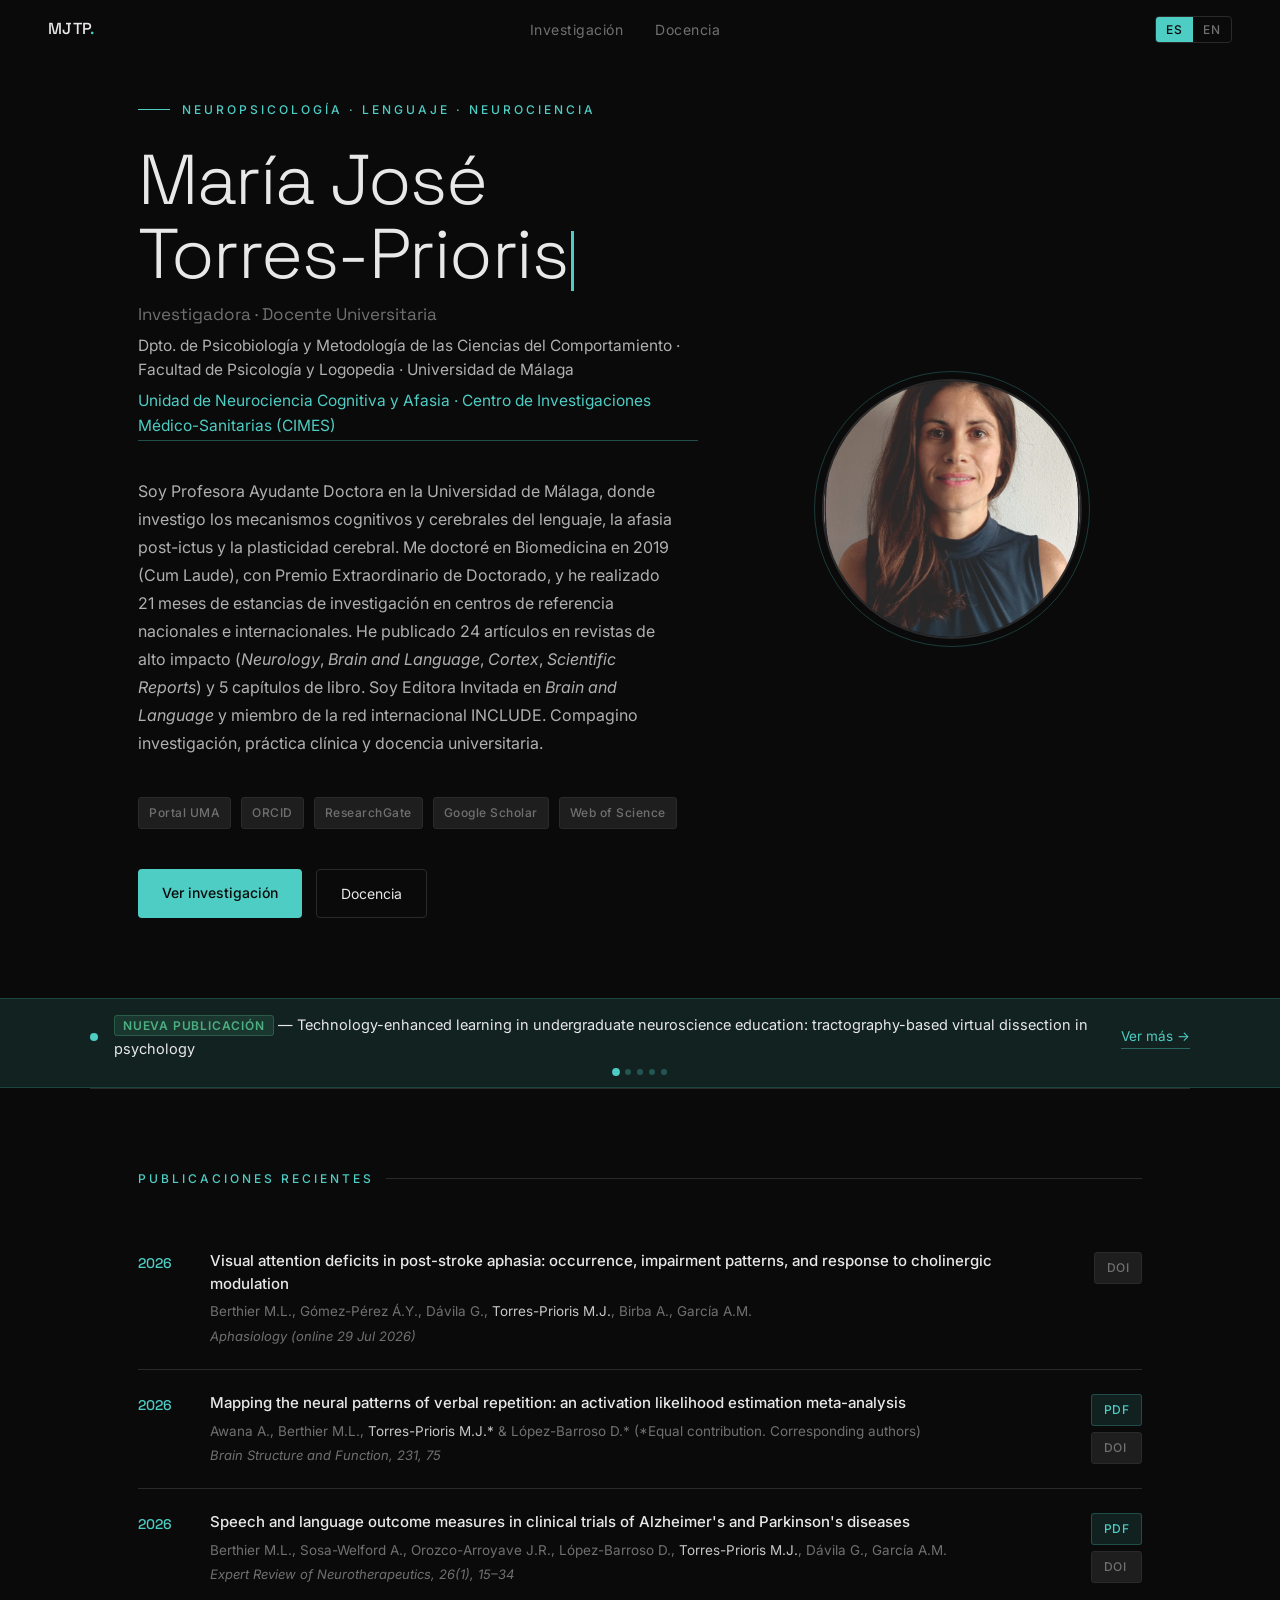
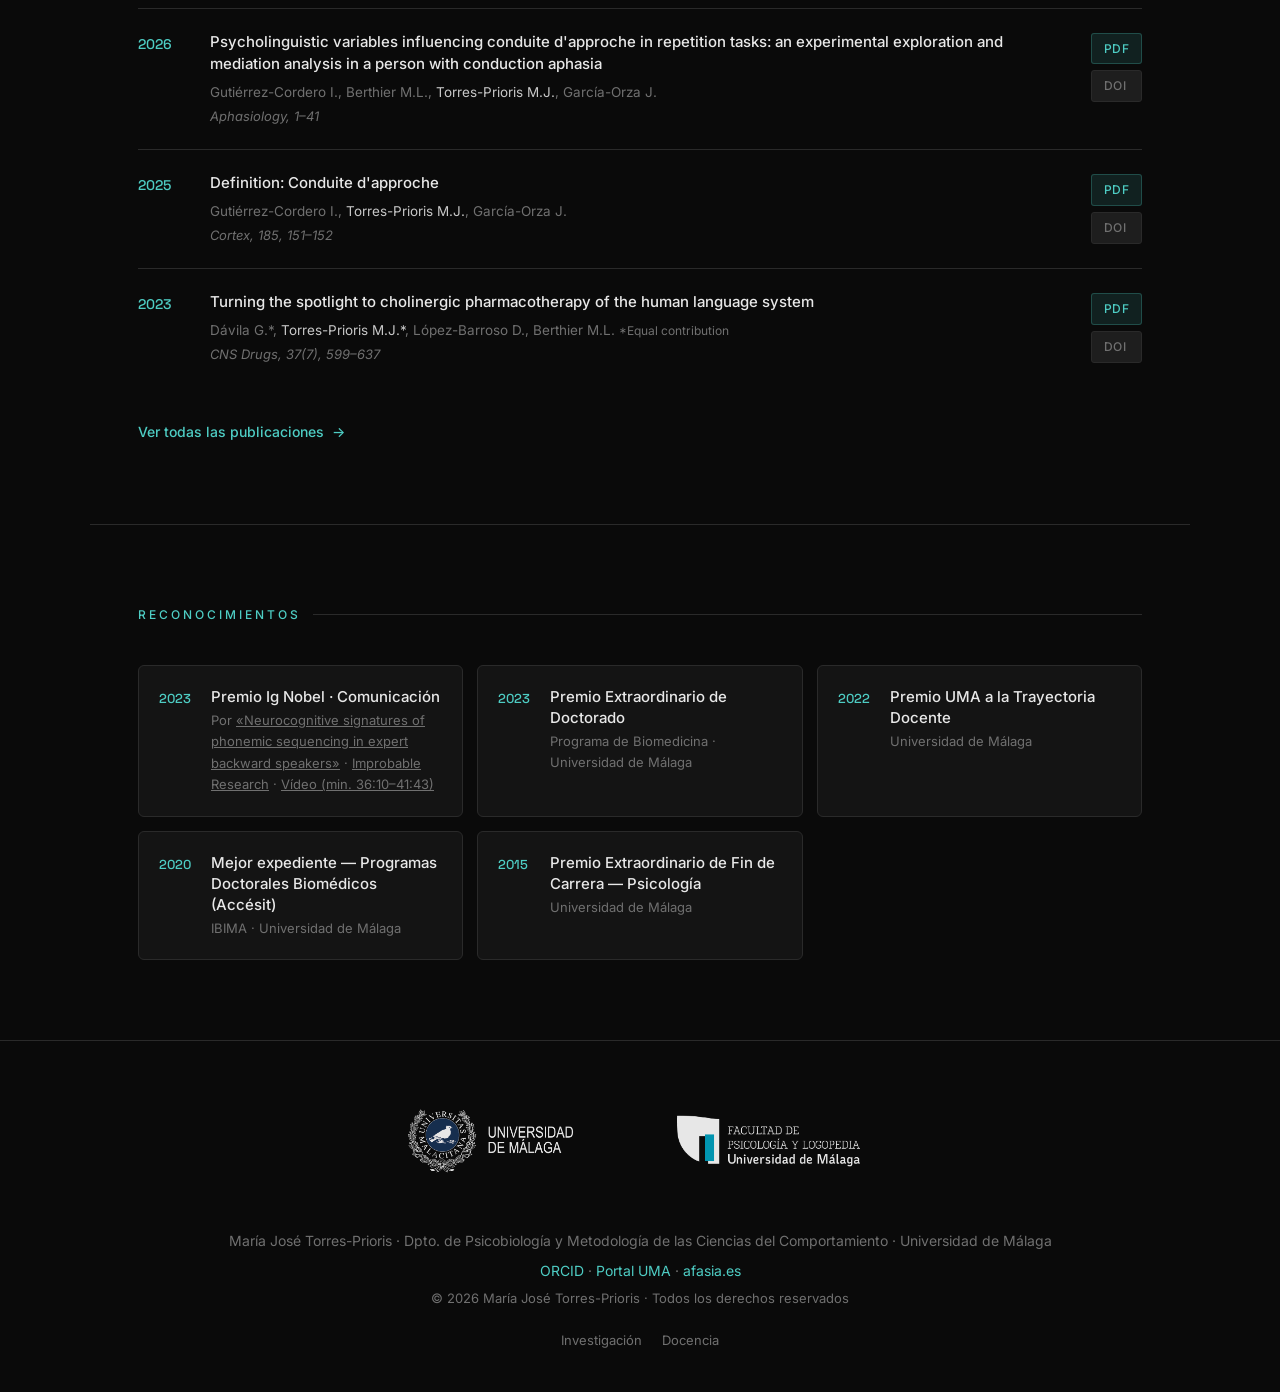
==== commit 9ca3730f: "Traducciones pendientes al inglés: etiquetas de congresos, SANP, pie, cabecera de Docencia, premios " ====
--- a/index.html
+++ b/index.html
@@ -498,7 +498,7 @@
       <div>
         <div class="award-title es-text">Premio UMA a la Trayectoria Docente</div>
         <div class="award-title en-text">UMA Teaching Career Award</div>
-        <div class="award-source">Universidad de Málaga</div>
+        <div class="award-source es-text">Universidad de Málaga</div><div class="award-source en-text">University of Málaga</div>
       </div>
     </div>
     <div class="award-item">
@@ -506,7 +506,7 @@
       <div>
         <div class="award-title es-text">Mejor expediente — Programas Doctorales Biomédicos (Accésit)</div>
         <div class="award-title en-text">Best Academic Record — Biomedical Doctoral Programmes (Runner-up)</div>
-        <div class="award-source">IBIMA · Universidad de Málaga</div>
+        <div class="award-source es-text">IBIMA · Universidad de Málaga</div><div class="award-source en-text">IBIMA · University of Málaga</div>
       </div>
     </div>
     <div class="award-item">
@@ -514,7 +514,7 @@
       <div>
         <div class="award-title es-text">Premio Extraordinario de Fin de Carrera — Psicología</div>
         <div class="award-title en-text">Exceptional End of Studies Award — Psychology</div>
-        <div class="award-source">Universidad de Málaga</div>
+        <div class="award-source es-text">Universidad de Málaga</div><div class="award-source en-text">University of Málaga</div>
       </div>
     </div>
   </div>
@@ -534,13 +534,13 @@
     </a>
   </div>
   <div class="footer-left">
-    <div>María José Torres-Prioris · Dpto. de Psicobiología y Metodología de las Ciencias del Comportamiento · Universidad de Málaga</div>
+    <div><span class="es-text">María José Torres-Prioris · Dpto. de Psicobiología y Metodología de las Ciencias del Comportamiento · Universidad de Málaga</span><span class="en-text">María José Torres-Prioris · Dept. of Psychobiology and Methodology of Behavioural Sciences · University of Málaga</span></div>
     <div style="margin-top:4px">
       <a href="https://orcid.org/0000-0003-3795-8151" target="_blank">ORCID</a> ·
       <a href="https://portaldelainvestigacion.uma.es/investigadores/1104282/detalle" target="_blank">Portal UMA</a> ·
       <a href="https://afasia.es" target="_blank">afasia.es</a>
     </div>
-    <div style="margin-top:4px;font-size:13px">© 2026 María José Torres-Prioris · Todos los derechos reservados</div>
+    <div style="margin-top:4px;font-size:13px"><span class="es-text">© 2026 María José Torres-Prioris · Todos los derechos reservados</span><span class="en-text">© 2026 María José Torres-Prioris · All rights reserved</span></div>
   </div>
   <div class="footer-right">
     <a href="research.html" class="es-text">Investigación</a>
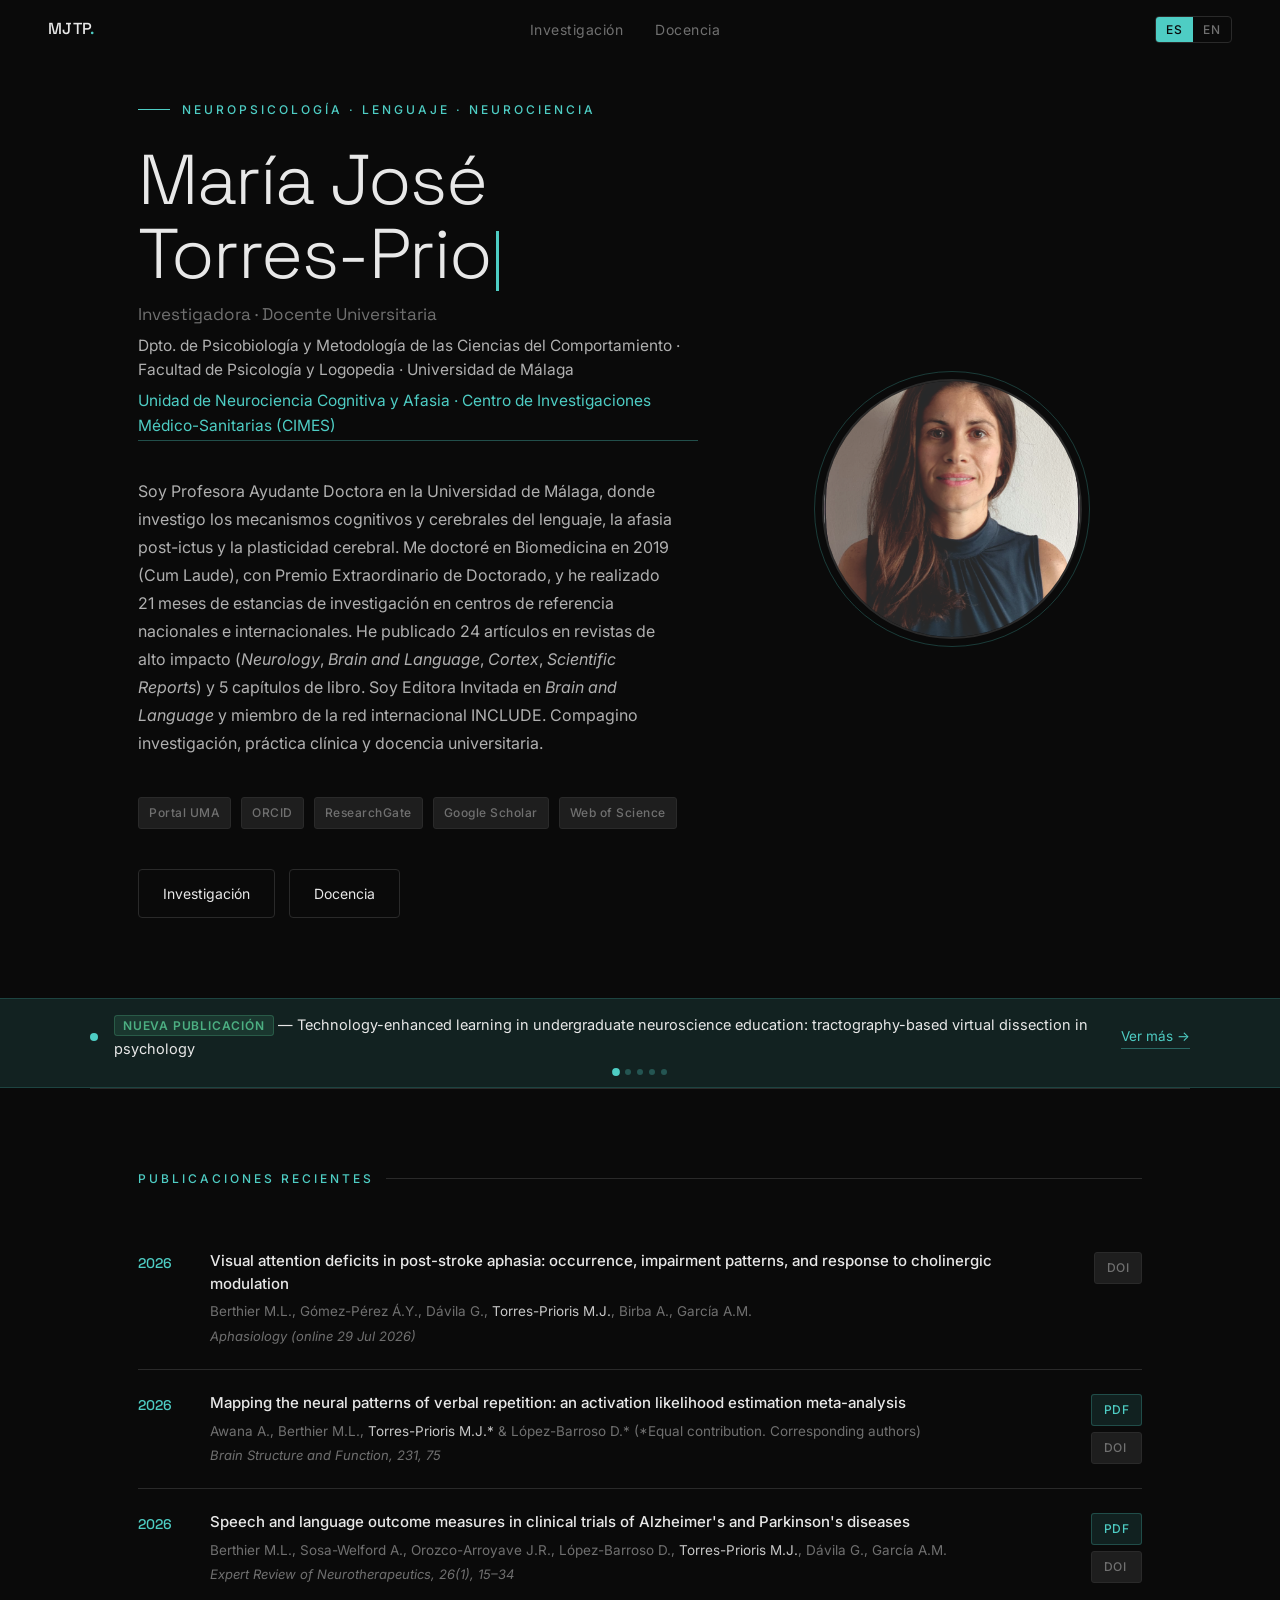
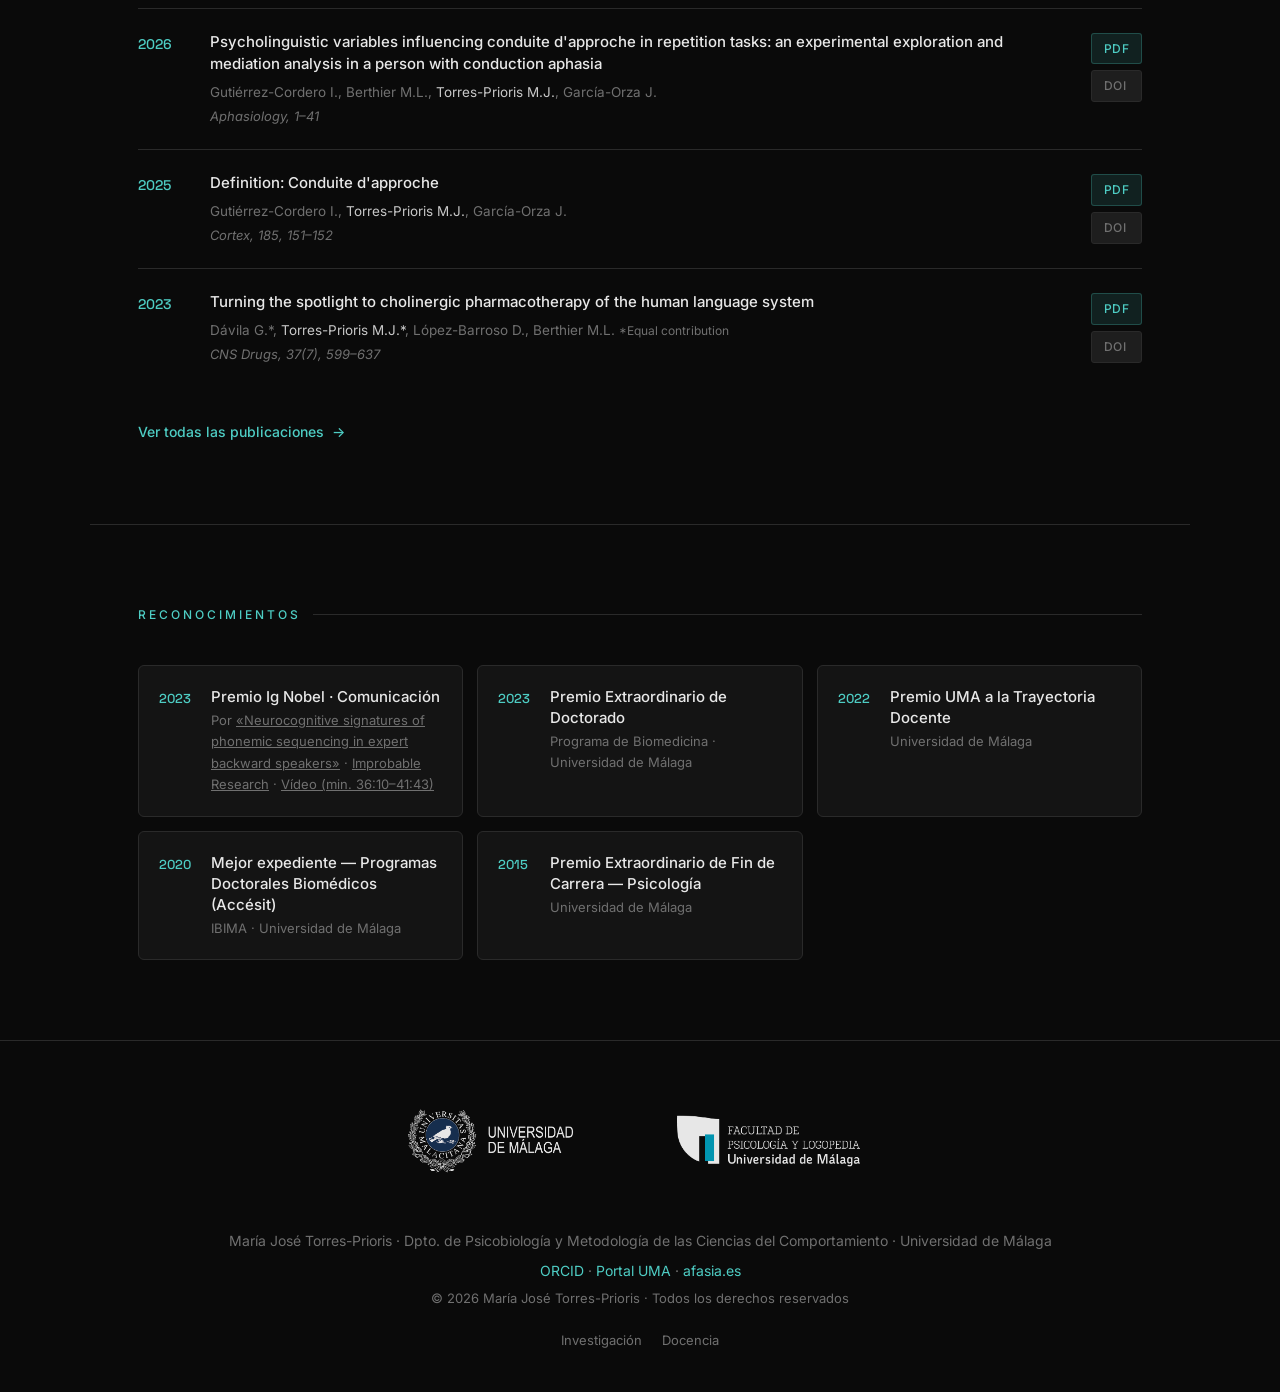
==== commit 2c3145cc: "Botón de Investigación neutro en Inicio; proyectos PID2021 y ProyExcel; fechas PY20, ISBN y título c" ====
--- a/index.html
+++ b/index.html
@@ -360,8 +360,8 @@
     <a class="id-chip" href="https://www.webofscience.com/wos/author/record/AAA-1944-2020" target="_blank">Web of Science</a>
   </div>
     <div class="hero-ctas">
-      <a href="research.html" class="btn-primary es-text">Ver investigación</a>
-      <a href="research.html" class="btn-primary en-text">View research</a>
+      <a href="research.html" class="btn-ghost es-text">Investigación</a>
+      <a href="research.html" class="btn-ghost en-text">Research</a>
       <a href="teaching.html" class="btn-ghost es-text">Docencia</a>
       <a href="teaching.html" class="btn-ghost en-text">Teaching</a>
     </div>
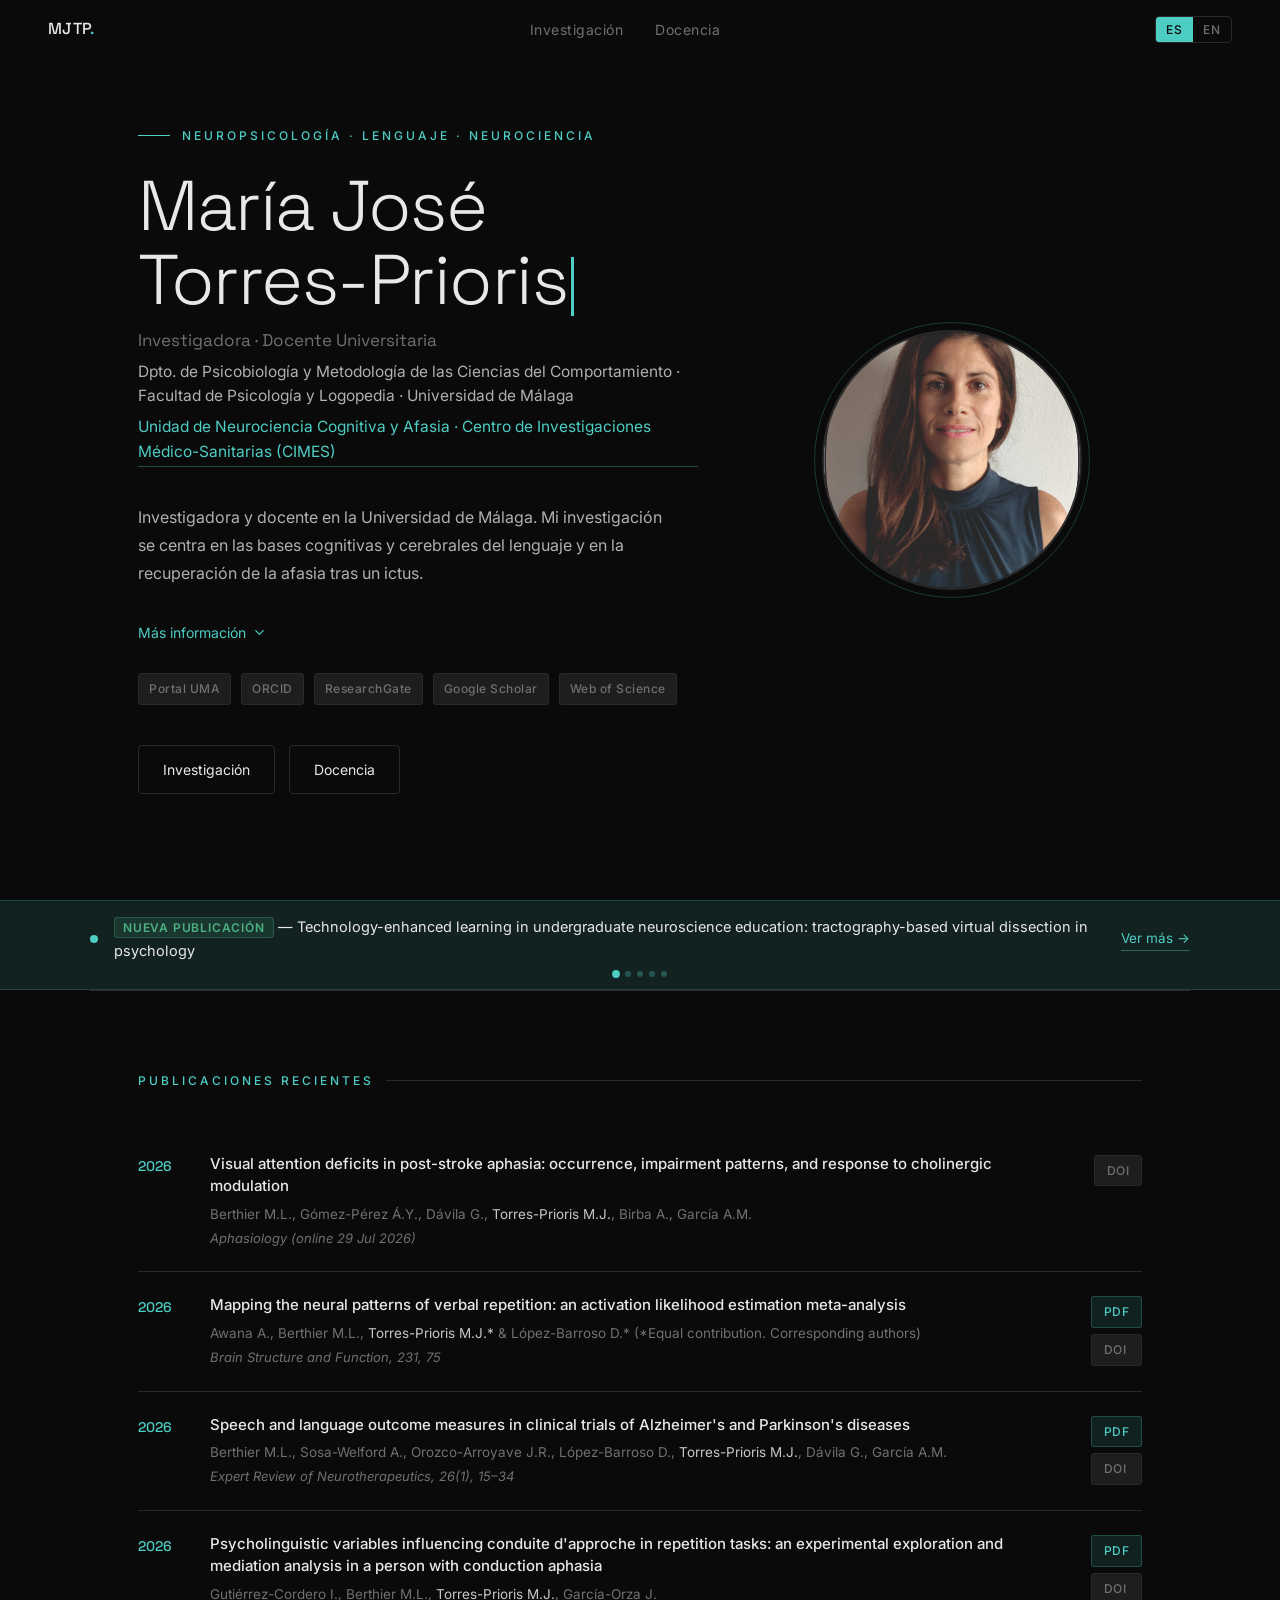
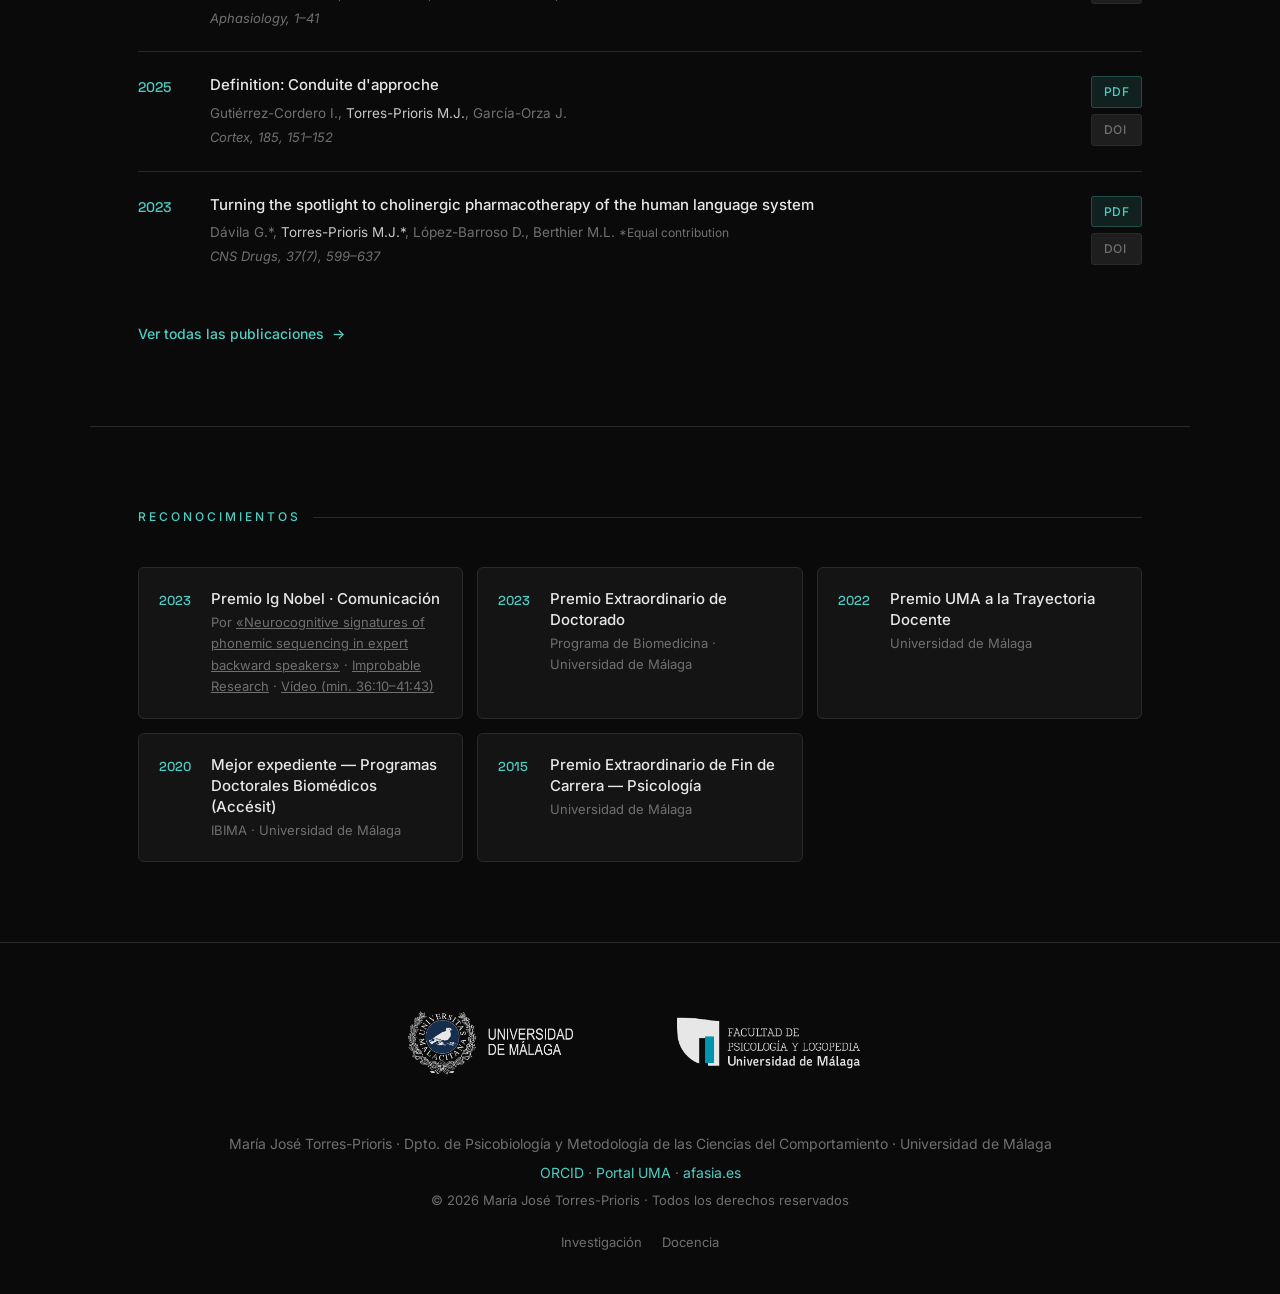
==== commit 04079623: "Inicio: presentación corta (opción B) y desplegable «Más información» Co-Authored-By: Claude Opus 5." ====
--- a/index.html
+++ b/index.html
@@ -161,6 +161,12 @@
   max-width: 540px;
   margin-bottom: 40px;
 }
+.hero-more { margin: -8px 0 28px; max-width: 540px; }
+.hero-more summary { display: inline-flex; align-items: center; gap: 6px; cursor: pointer; list-style: none; font-size: 14px; color: var(--teal); }
+.hero-more summary::-webkit-details-marker { display: none; }
+.hero-more summary svg { width: 15px; height: 15px; transition: transform .2s; }
+.hero-more[open] summary svg { transform: rotate(180deg); }
+.hero-more-body p { font-size: 15px; line-height: 1.75; color: var(--muted); margin-top: 14px; }
 .hero-bio strong { color: var(--text); font-weight: 500; }
 .hero-ids { display: flex; flex-wrap: wrap; gap: 10px; margin-bottom: 40px; }
 .id-chip {
@@ -347,11 +353,31 @@
       <a class="en-text" href="https://cimes.es/grupos-investigacion/unidad-neurociencia-cognitiva-afasias/" target="_blank" rel="noopener">Cognitive Neuroscience and Aphasia Unit · Medical-Health Research Centre (CIMES)</a>
     </div>
     <p class="hero-bio es-text">
-      Soy Profesora Ayudante Doctora en la Universidad de Málaga, donde investigo los mecanismos cognitivos y cerebrales del lenguaje, la afasia post-ictus y la plasticidad cerebral. Me doctoré en Biomedicina en 2019 (Cum Laude), con Premio Extraordinario de Doctorado, y he realizado 21 meses de estancias de investigación en centros de referencia nacionales e internacionales. He publicado 24 artículos en revistas de alto impacto (<em>Neurology</em>, <em>Brain and Language</em>, <em>Cortex</em>, <em>Scientific Reports</em>) y 5 capítulos de libro. Soy Editora Invitada en <em>Brain and Language</em> y miembro de la red internacional INCLUDE. Compagino investigación, práctica clínica y docencia universitaria.
+      Investigadora y docente en la Universidad de Málaga. Mi investigación se centra en las bases cognitivas y cerebrales del lenguaje y en la recuperación de la afasia tras un ictus.
     </p>
+    <details class="hero-more es-text">
+      <summary>Más información<svg viewBox="0 0 24 24" fill="none" stroke="currentColor" stroke-width="2" stroke-linecap="round" stroke-linejoin="round" aria-hidden="true"><polyline points="6 9 12 15 18 9"/></svg></summary>
+      <div class="hero-more-body">
+        <p>Soy Profesora Ayudante Doctora. Me interesan especialmente los mecanismos cognitivos y cerebrales de la producción del habla, el análisis del discurso espontáneo, la caracterización de perfiles afásicos y la plasticidad cerebral y la recuperación tras daño cerebral adquirido.</p>
+        <p>Me doctoré en Biomedicina e Investigación Traslacional por la Universidad de Málaga en 2019 (Cum Laude y Premio Extraordinario). Mi etapa predoctoral y postdoctoral se ha financiado con contratos competitivos (FPU, PAIDI, Margarita Salas) y he realizado 21 meses de estancias en centros de referencia nacionales e internacionales. Me he especializado en neuroimagen multimodal, evaluación neuropsicológica del lenguaje y análisis del habla conectada en personas con afasia.</p>
+        <p>He publicado 24 artículos en revistas internacionales como <em>Neurology</em>, <em>Brain Structure and Function</em>, <em>Brain and Language</em>, <em>Scientific Reports</em>, <em>Cortex</em> o <em>Aphasiology</em>, además de 5 capítulos de libro. Estudio fenómenos centrales de la afasia como la conducta de aproximación (<em>conduite d'approche</em>), la ecolalia, las perseveraciones semánticas y la evolución heterogénea de los perfiles afásicos. Mi trabajo sobre la pericia en habla inversa recibió el Premio Ig Nobel 2023 de Comunicación.</p>
+        <p>He participado en diversos proyectos de investigación nacionales, autonómicos y de universidad. Formo parte del comité de investigación de la red internacional INCLUDE, que promueve la diversidad lingüística en los estudios de salud cerebral. Soy Editora Invitada de un número especial de <em>Brain and Language</em> y revisora de revistas como <em>Cortex</em>, <em>Brain Structure and Function</em>, <em>Aphasiology</em> y <em>European Journal of Neurology</em>.</p>
+        <p>Desde 2014 compagino la investigación con la práctica clínica en la Unidad de Neurociencia Cognitiva y Afasia y con la docencia en los Grados de Psicología y Logopedia de la Universidad de Málaga.</p>
+      </div>
+    </details>
     <p class="hero-bio en-text">
-      I am an Assistant Professor at the University of Málaga, where I investigate the cognitive and neural mechanisms of language, post-stroke aphasia and brain plasticity. I completed my PhD in Biomedicine in 2019 (Cum Laude), receiving the Extraordinary Doctorate Award, and have carried out 21 months of research stays at leading national and international centres. I have published 24 articles in high-impact journals (<em>Neurology</em>, <em>Brain and Language</em>, <em>Cortex</em>, <em>Scientific Reports</em>) and 5 book chapters. I am a Guest Editor at <em>Brain and Language</em> and a member of the international INCLUDE network. I combine research, clinical practice and university teaching.
+      Researcher and lecturer at the University of Málaga. My research focuses on the cognitive and neural bases of language and on recovery from aphasia after stroke.
     </p>
+    <details class="hero-more en-text">
+      <summary>More information<svg viewBox="0 0 24 24" fill="none" stroke="currentColor" stroke-width="2" stroke-linecap="round" stroke-linejoin="round" aria-hidden="true"><polyline points="6 9 12 15 18 9"/></svg></summary>
+      <div class="hero-more-body">
+        <p>I am an Assistant Professor. I am particularly interested in the cognitive and neural mechanisms of speech production, the analysis of spontaneous discourse, the characterisation of aphasic profiles, and brain plasticity and recovery after acquired brain injury.</p>
+        <p>I obtained my PhD in Biomedicine and Translational Research from the University of Málaga in 2019 (Cum Laude and Extraordinary Doctorate Award). My predoctoral and postdoctoral work has been funded through competitive contracts (FPU, PAIDI, Margarita Salas), and I have carried out 21 months of research stays at leading national and international centres. I specialise in multimodal neuroimaging, neuropsychological assessment of language and the analysis of connected speech in people with aphasia.</p>
+        <p>I have published 24 articles in international journals such as <em>Neurology</em>, <em>Brain Structure and Function</em>, <em>Brain and Language</em>, <em>Scientific Reports</em>, <em>Cortex</em> and <em>Aphasiology</em>, as well as 5 book chapters. I study core phenomena of aphasia such as <em>conduite d'approche</em>, echolalia, semantic perseverations and the heterogeneous progression of aphasic profiles. My work on expertise in backward speech received the 2023 Ig Nobel Prize in Communication.</p>
+        <p>I have taken part in a range of national, regional and university research projects. I sit on the research committee of the international INCLUDE network, which promotes linguistic diversity in brain health research. I am Guest Editor of a special issue of <em>Brain and Language</em> and review for journals such as <em>Cortex</em>, <em>Brain Structure and Function</em>, <em>Aphasiology</em> and <em>European Journal of Neurology</em>.</p>
+        <p>Since 2014 I have combined research with clinical practice at the Cognitive Neuroscience and Aphasia Unit and with teaching on the Psychology and Speech Therapy degrees at the University of Málaga.</p>
+      </div>
+    </details>
     <div class="hero-ids">
     <a class="id-chip" href="https://portaldelainvestigacion.uma.es/investigadores/1104282/detalle" target="_blank">Portal UMA</a>
     <a class="id-chip" href="https://orcid.org/0000-0003-3795-8151" target="_blank">ORCID</a>
